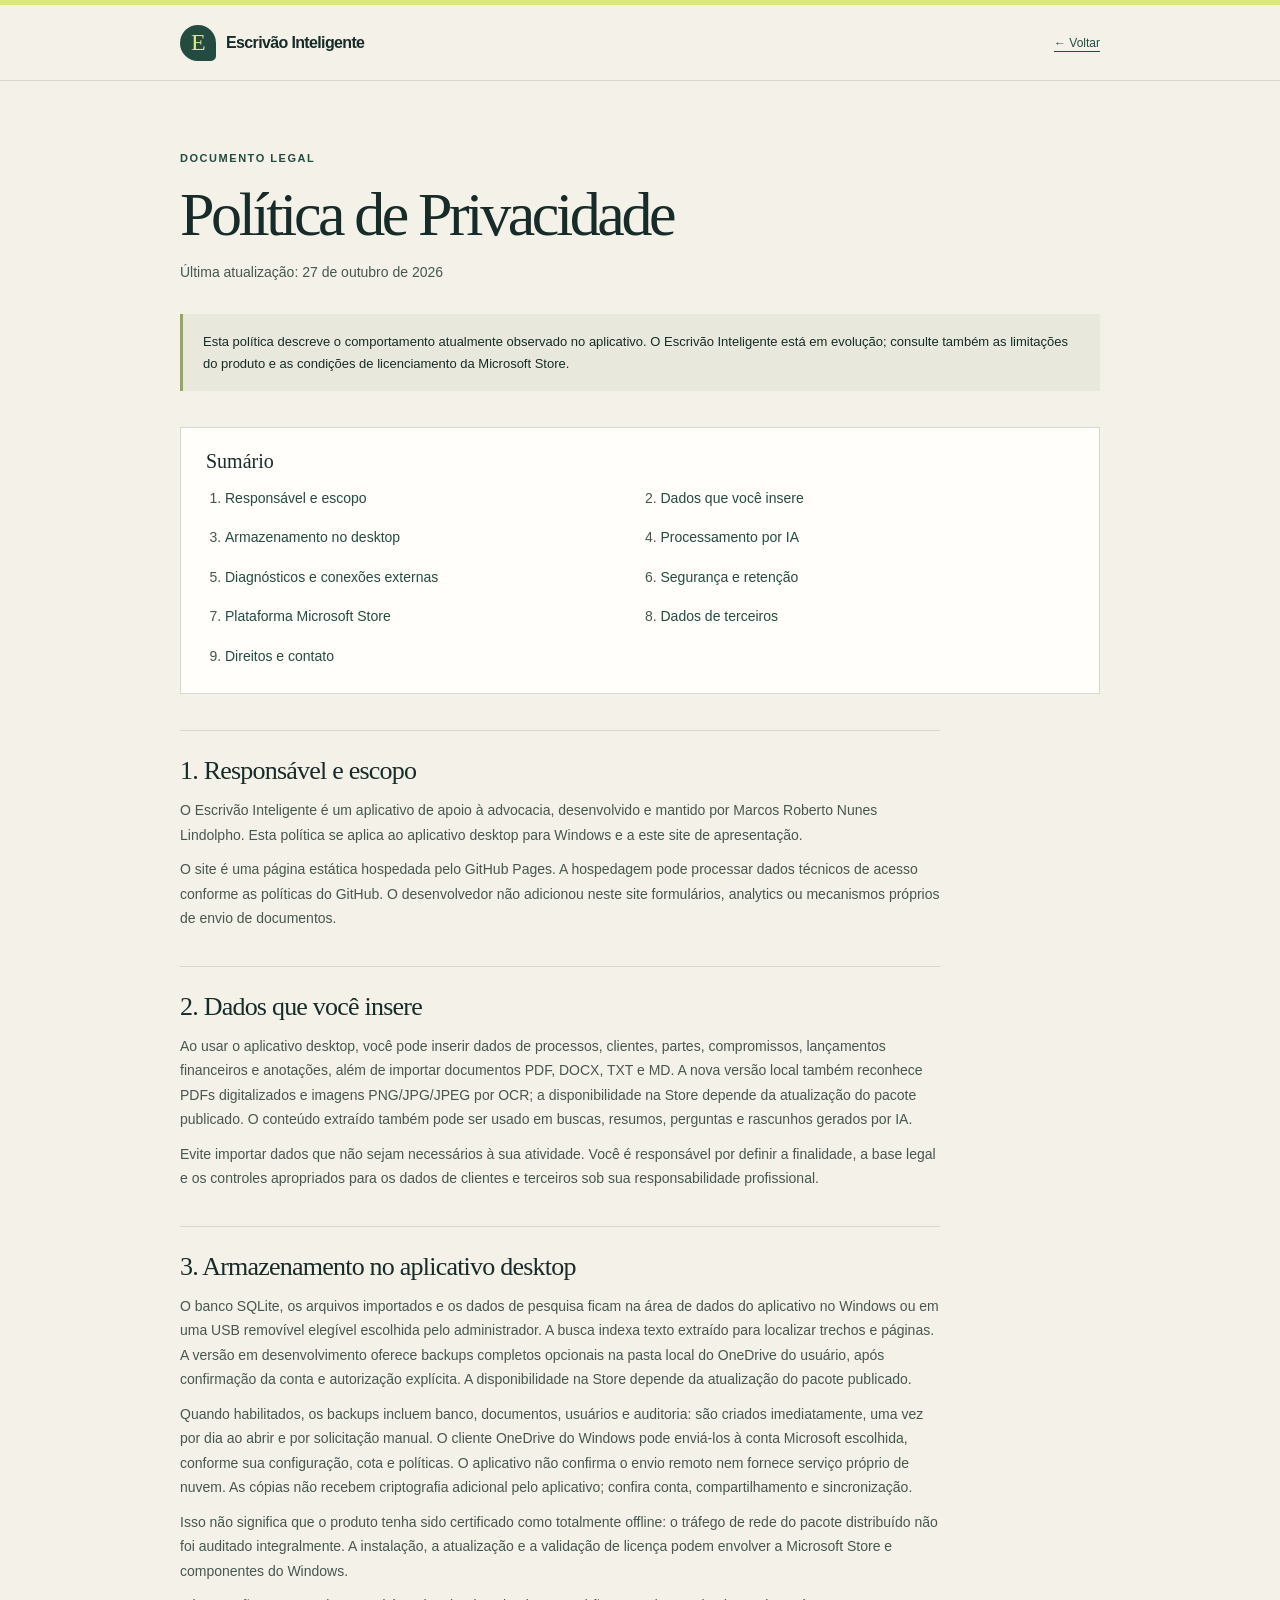
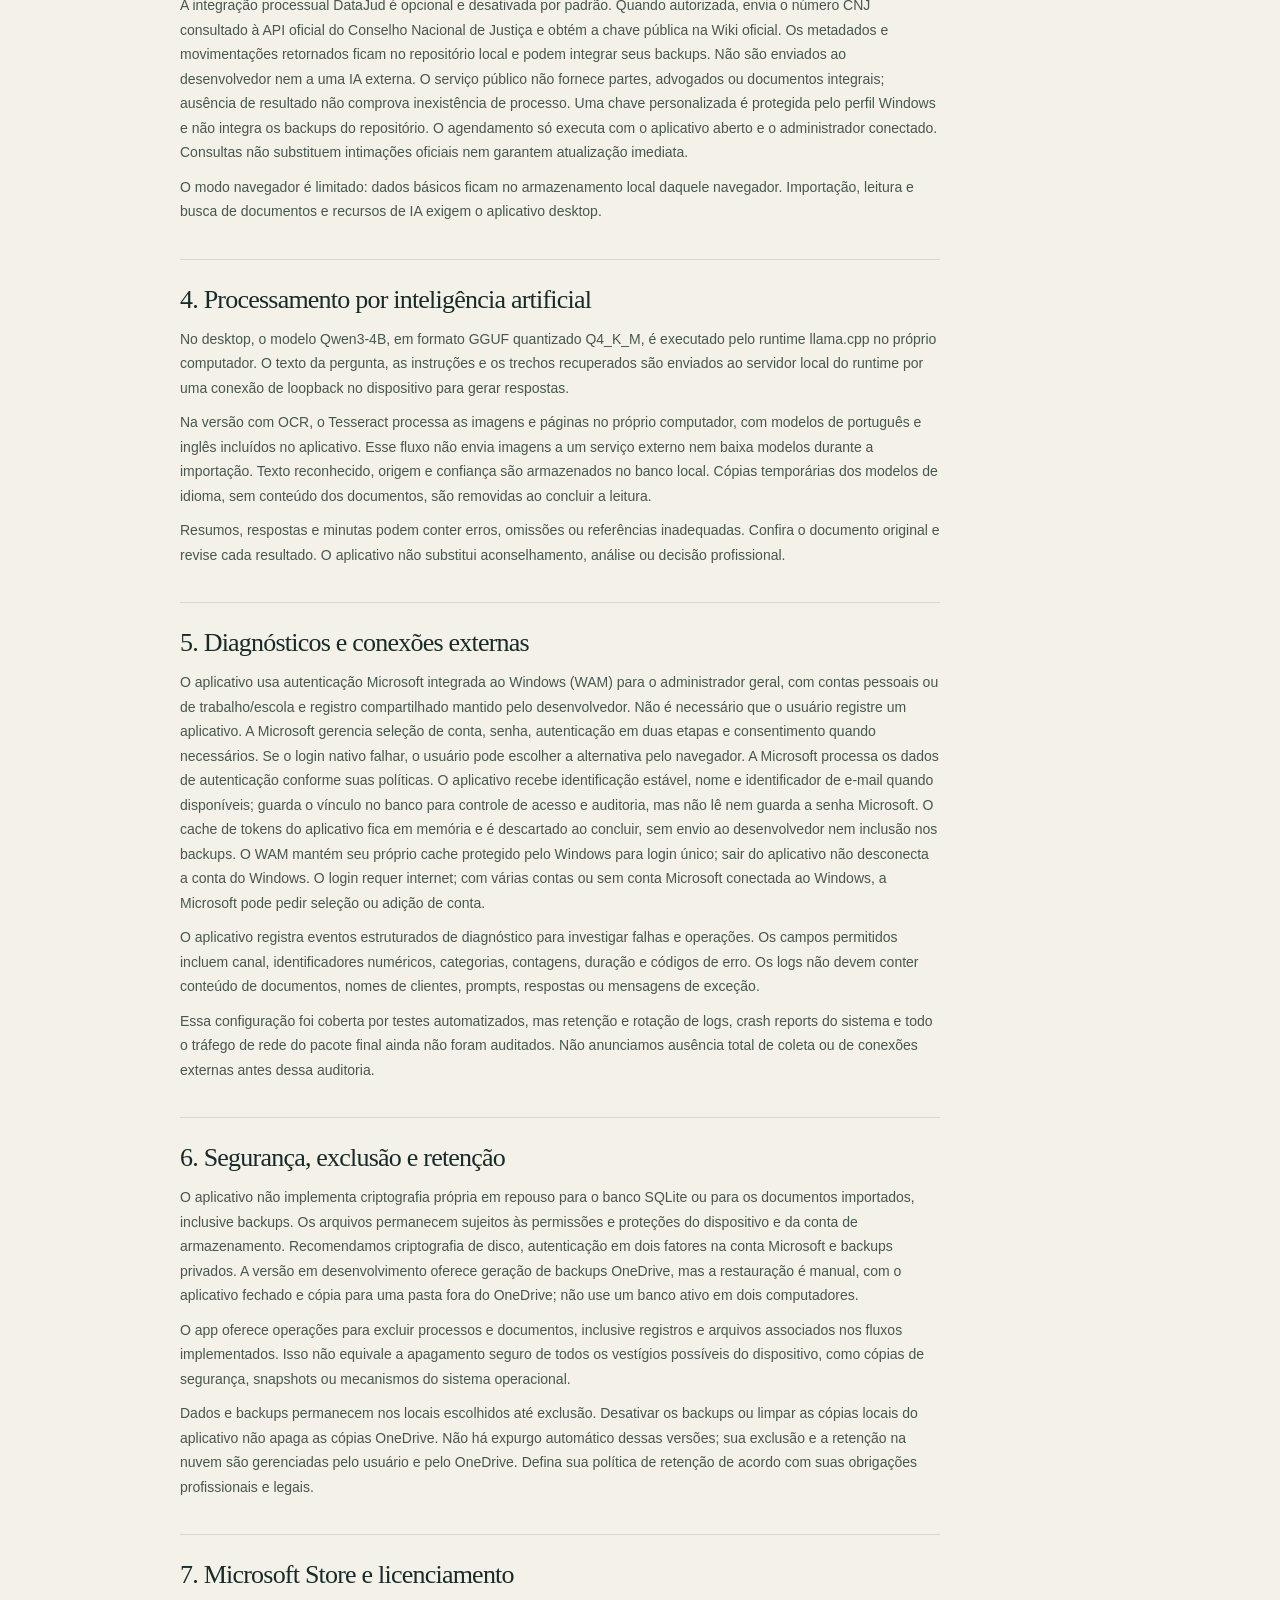
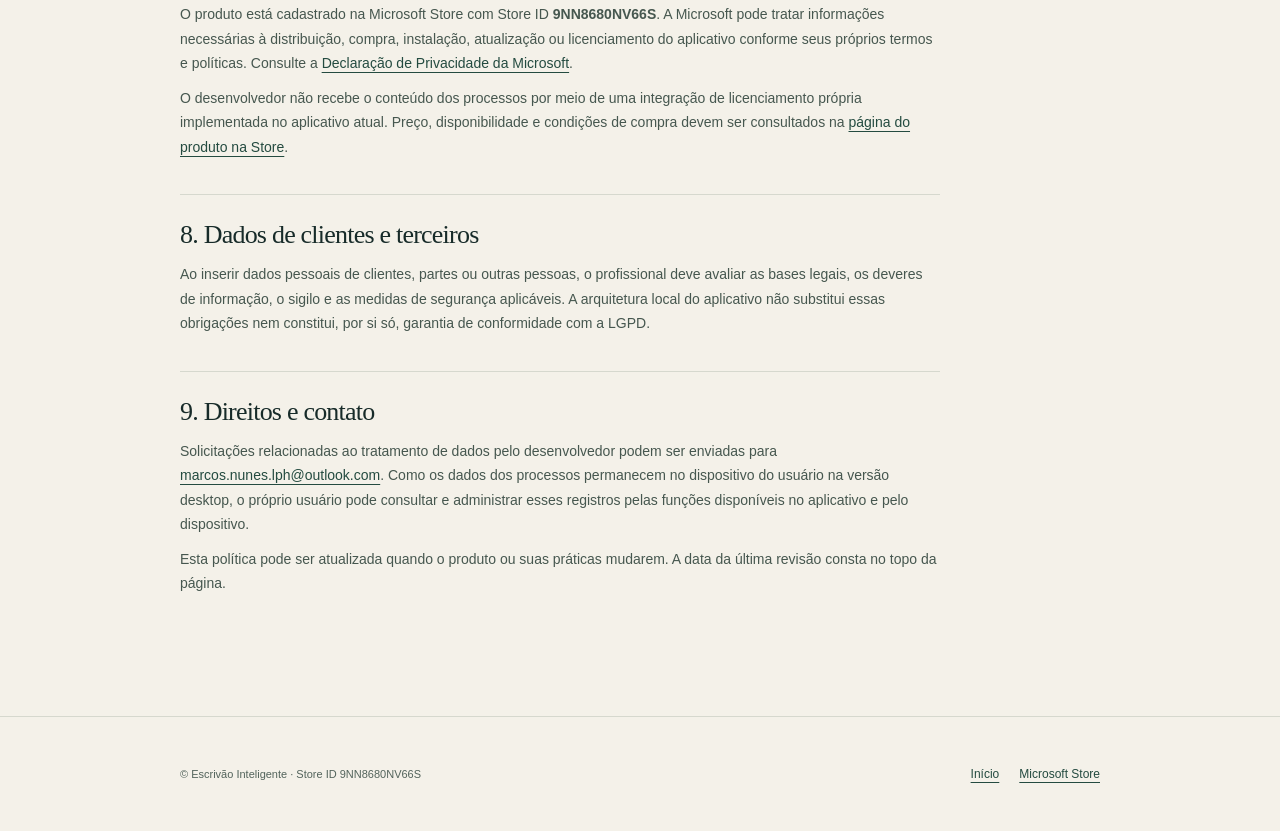
==== politica-de-privacidade.html @ 090d256c "Update" ====
<!doctype html>
<html lang="pt-BR">
<head>
  <meta charset="utf-8">
  <meta name="viewport" content="width=device-width, initial-scale=1">
  <meta name="theme-color" content="#f4f1e9">
  <title>Política de Privacidade — Escrivão Inteligente</title>
  <meta name="description" content="Política de privacidade do aplicativo Escrivão Inteligente para Windows.">
  <link rel="stylesheet" href="style.css">
</head>
<body class="policy">
  <div class="topline"></div>
  <header>
    <div class="wrap nav">
      <a class="brand" href="index.html"><span class="brand-mark">E</span> Escrivão Inteligente</a>
      <a class="back" href="index.html">← Voltar</a>
    </div>
  </header>

  <main class="wrap">
    <span class="eyebrow">Documento legal</span>
    <h1>Política de Privacidade</h1>
    <p class="updated">Última atualização: 27 de outubro de 2026</p>

    <div class="notice">Esta política descreve o comportamento atualmente observado no aplicativo. O Escrivão Inteligente está em evolução; consulte também as limitações do produto e as condições de licenciamento da Microsoft Store.</div>

    <nav class="contents" aria-label="Sumário">
      <strong>Sumário</strong>
      <ol>
        <li><a href="#s1">Responsável e escopo</a></li>
        <li><a href="#s2">Dados que você insere</a></li>
        <li><a href="#s3">Armazenamento no desktop</a></li>
        <li><a href="#s4">Processamento por IA</a></li>
        <li><a href="#s5">Diagnósticos e conexões externas</a></li>
        <li><a href="#s6">Segurança e retenção</a></li>
        <li><a href="#s7">Plataforma Microsoft Store</a></li>
        <li><a href="#s8">Dados de terceiros</a></li>
        <li><a href="#s9">Direitos e contato</a></li>
      </ol>
    </nav>

    <article>
      <section id="s1">
        <h2>1. Responsável e escopo</h2>
        <p>O Escrivão Inteligente é um aplicativo de apoio à advocacia, desenvolvido e mantido por Marcos Roberto Nunes Lindolpho. Esta política se aplica ao aplicativo desktop para Windows e a este site de apresentação.</p>
        <p>O site é uma página estática hospedada pelo GitHub Pages. A hospedagem pode processar dados técnicos de acesso conforme as políticas do GitHub. O desenvolvedor não adicionou neste site formulários, analytics ou mecanismos próprios de envio de documentos.</p>
      </section>

      <section id="s2">
        <h2>2. Dados que você insere</h2>
        <p>Ao usar o aplicativo desktop, você pode inserir dados de processos, clientes, partes, compromissos, lançamentos financeiros e anotações, além de importar documentos PDF, DOCX, TXT e MD. A nova versão local também reconhece PDFs digitalizados e imagens PNG/JPG/JPEG por OCR; a disponibilidade na Store depende da atualização do pacote publicado. O conteúdo extraído também pode ser usado em buscas, resumos, perguntas e rascunhos gerados por IA.</p>
        <p>Evite importar dados que não sejam necessários à sua atividade. Você é responsável por definir a finalidade, a base legal e os controles apropriados para os dados de clientes e terceiros sob sua responsabilidade profissional.</p>
      </section>

      <section id="s3">
        <h2>3. Armazenamento no aplicativo desktop</h2>
        <p>O banco SQLite, os arquivos importados e os dados de pesquisa ficam na área de dados do aplicativo no Windows ou em uma USB removível elegível escolhida pelo administrador. A busca indexa texto extraído para localizar trechos e páginas. A versão em desenvolvimento oferece backups completos opcionais na pasta local do OneDrive do usuário, após confirmação da conta e autorização explícita. A disponibilidade na Store depende da atualização do pacote publicado.</p>
        <p>Quando habilitados, os backups incluem banco, documentos, usuários e auditoria: são criados imediatamente, uma vez por dia ao abrir e por solicitação manual. O cliente OneDrive do Windows pode enviá-los à conta Microsoft escolhida, conforme sua configuração, cota e políticas. O aplicativo não confirma o envio remoto nem fornece serviço próprio de nuvem. As cópias não recebem criptografia adicional pelo aplicativo; confira conta, compartilhamento e sincronização.</p>
        <p>Isso não significa que o produto tenha sido certificado como totalmente offline: o tráfego de rede do pacote distribuído não foi auditado integralmente. A instalação, a atualização e a validação de licença podem envolver a Microsoft Store e componentes do Windows.</p>
        <p>A integração processual DataJud é opcional e desativada por padrão. Quando autorizada, envia o número CNJ consultado à API oficial do Conselho Nacional de Justiça e obtém a chave pública na Wiki oficial. Os metadados e movimentações retornados ficam no repositório local e podem integrar seus backups. Não são enviados ao desenvolvedor nem a uma IA externa. O serviço público não fornece partes, advogados ou documentos integrais; ausência de resultado não comprova inexistência de processo. Uma chave personalizada é protegida pelo perfil Windows e não integra os backups do repositório. O agendamento só executa com o aplicativo aberto e o administrador conectado. Consultas não substituem intimações oficiais nem garantem atualização imediata.</p>
        <p>O modo navegador é limitado: dados básicos ficam no armazenamento local daquele navegador. Importação, leitura e busca de documentos e recursos de IA exigem o aplicativo desktop.</p>
      </section>

      <section id="s4">
        <h2>4. Processamento por inteligência artificial</h2>
        <p>No desktop, o modelo Qwen3-4B, em formato GGUF quantizado Q4_K_M, é executado pelo runtime llama.cpp no próprio computador. O texto da pergunta, as instruções e os trechos recuperados são enviados ao servidor local do runtime por uma conexão de loopback no dispositivo para gerar respostas.</p>
        <p>Na versão com OCR, o Tesseract processa as imagens e páginas no próprio computador, com modelos de português e inglês incluídos no aplicativo. Esse fluxo não envia imagens a um serviço externo nem baixa modelos durante a importação. Texto reconhecido, origem e confiança são armazenados no banco local. Cópias temporárias dos modelos de idioma, sem conteúdo dos documentos, são removidas ao concluir a leitura.</p>
        <p>Resumos, respostas e minutas podem conter erros, omissões ou referências inadequadas. Confira o documento original e revise cada resultado. O aplicativo não substitui aconselhamento, análise ou decisão profissional.</p>
      </section>

      <section id="s5">
        <h2>5. Diagnósticos e conexões externas</h2>
        <p>O aplicativo usa autenticação Microsoft integrada ao Windows (WAM) para o administrador geral, com contas pessoais ou de trabalho/escola e registro compartilhado mantido pelo desenvolvedor. Não é necessário que o usuário registre um aplicativo. A Microsoft gerencia seleção de conta, senha, autenticação em duas etapas e consentimento quando necessários. Se o login nativo falhar, o usuário pode escolher a alternativa pelo navegador. A Microsoft processa os dados de autenticação conforme suas políticas. O aplicativo recebe identificação estável, nome e identificador de e-mail quando disponíveis; guarda o vínculo no banco para controle de acesso e auditoria, mas não lê nem guarda a senha Microsoft. O cache de tokens do aplicativo fica em memória e é descartado ao concluir, sem envio ao desenvolvedor nem inclusão nos backups. O WAM mantém seu próprio cache protegido pelo Windows para login único; sair do aplicativo não desconecta a conta do Windows. O login requer internet; com várias contas ou sem conta Microsoft conectada ao Windows, a Microsoft pode pedir seleção ou adição de conta.</p>
        <p>O aplicativo registra eventos estruturados de diagnóstico para investigar falhas e operações. Os campos permitidos incluem canal, identificadores numéricos, categorias, contagens, duração e códigos de erro. Os logs não devem conter conteúdo de documentos, nomes de clientes, prompts, respostas ou mensagens de exceção.</p>
        <p>Essa configuração foi coberta por testes automatizados, mas retenção e rotação de logs, crash reports do sistema e todo o tráfego de rede do pacote final ainda não foram auditados. Não anunciamos ausência total de coleta ou de conexões externas antes dessa auditoria.</p>
      </section>

      <section id="s6">
        <h2>6. Segurança, exclusão e retenção</h2>
        <p>O aplicativo não implementa criptografia própria em repouso para o banco SQLite ou para os documentos importados, inclusive backups. Os arquivos permanecem sujeitos às permissões e proteções do dispositivo e da conta de armazenamento. Recomendamos criptografia de disco, autenticação em dois fatores na conta Microsoft e backups privados. A versão em desenvolvimento oferece geração de backups OneDrive, mas a restauração é manual, com o aplicativo fechado e cópia para uma pasta fora do OneDrive; não use um banco ativo em dois computadores.</p>
        <p>O app oferece operações para excluir processos e documentos, inclusive registros e arquivos associados nos fluxos implementados. Isso não equivale a apagamento seguro de todos os vestígios possíveis do dispositivo, como cópias de segurança, snapshots ou mecanismos do sistema operacional.</p>
        <p>Dados e backups permanecem nos locais escolhidos até exclusão. Desativar os backups ou limpar as cópias locais do aplicativo não apaga as cópias OneDrive. Não há expurgo automático dessas versões; sua exclusão e a retenção na nuvem são gerenciadas pelo usuário e pelo OneDrive. Defina sua política de retenção de acordo com suas obrigações profissionais e legais.</p>
      </section>

      <section id="s7">
        <h2>7. Microsoft Store e licenciamento</h2>
        <p>O produto está cadastrado na Microsoft Store com Store ID <strong>9NN8680NV66S</strong>. A Microsoft pode tratar informações necessárias à distribuição, compra, instalação, atualização ou licenciamento do aplicativo conforme seus próprios termos e políticas. Consulte a <a href="https://privacy.microsoft.com/pt-br/privacystatement" target="_blank" rel="noopener noreferrer">Declaração de Privacidade da Microsoft</a>.</p>
        <p>O desenvolvedor não recebe o conteúdo dos processos por meio de uma integração de licenciamento própria implementada no aplicativo atual. Preço, disponibilidade e condições de compra devem ser consultados na <a href="https://apps.microsoft.com/detail/9NN8680NV66S" target="_blank" rel="noopener noreferrer">página do produto na Store</a>.</p>
      </section>

      <section id="s8">
        <h2>8. Dados de clientes e terceiros</h2>
        <p>Ao inserir dados pessoais de clientes, partes ou outras pessoas, o profissional deve avaliar as bases legais, os deveres de informação, o sigilo e as medidas de segurança aplicáveis. A arquitetura local do aplicativo não substitui essas obrigações nem constitui, por si só, garantia de conformidade com a LGPD.</p>
      </section>

      <section id="s9">
        <h2>9. Direitos e contato</h2>
        <p>Solicitações relacionadas ao tratamento de dados pelo desenvolvedor podem ser enviadas para <a href="mailto:marcos.nunes.lph@outlook.com">marcos.nunes.lph@outlook.com</a>. Como os dados dos processos permanecem no dispositivo do usuário na versão desktop, o próprio usuário pode consultar e administrar esses registros pelas funções disponíveis no aplicativo e pelo dispositivo.</p>
        <p>Esta política pode ser atualizada quando o produto ou suas práticas mudarem. A data da última revisão consta no topo da página.</p>
      </section>
    </article>
  </main>

  <footer>
    <div class="wrap footer-inner"><span>© Escrivão Inteligente · Store ID 9NN8680NV66S</span><div class="footer-links"><a href="index.html">Início</a><a href="https://apps.microsoft.com/detail/9NN8680NV66S" target="_blank" rel="noopener noreferrer">Microsoft Store</a></div></div>
  </footer>
</body>
</html>
---- style.css ----
:root {
  color-scheme: light;
  --paper: #f4f1e9;
  --ink: #172b29;
  --muted: #52635b;
  --green: #244b40;
  --green-dark: #18362f;
  --lime: #d9e77b;
  --line: #d6d8ce;
  --white: #fffefa;
  --serif: Georgia, "Times New Roman", serif;
  --sans: "Segoe UI", Arial, sans-serif;
}

* { box-sizing: border-box; }
html { scroll-behavior: smooth; }
body { margin: 0; background: var(--paper); color: var(--ink); font-family: var(--sans); }
a { color: inherit; text-underline-offset: 4px; }
a, summary { -webkit-tap-highlight-color: transparent; }
:focus-visible { outline: 3px solid #698315; outline-offset: 5px; }
h1, h2, h3, p, figure { margin: 0; }
img { display: block; max-width: 100%; height: auto; }
section { scroll-margin-top: 28px; }
.wrap { width: min(1240px, calc(100% - 64px)); margin-inline: auto; }
.topline { height: 5px; background: var(--lime); }
.skip-link { position: fixed; left: 16px; top: -100px; padding: 14px 20px; z-index: 10; color: var(--white); background: var(--green-dark); }
.skip-link:focus { top: 12px; }
.site-header, .policy > header { border-bottom: 1px solid var(--line); }
.nav { min-height: 88px; display: flex; align-items: center; justify-content: space-between; gap: 24px; }
.brand { display: inline-flex; align-items: center; gap: 10px; text-decoration: none; font-size: 16px; font-weight: 700; letter-spacing: -.04em; }
.brand-mark { flex: 0 0 36px; width: 36px; height: 36px; border-radius: 50% 50% 5px 50%; background: var(--green); color: var(--lime); display: grid; place-items: center; font: 24px var(--serif); }
.nav-links { display: flex; gap: 24px; align-items: center; font-size: 13px; }
.nav-links a { text-decoration: none; }
.nav-links a:hover:not(.nav-cta) { text-decoration: underline; }
.nav-cta, .button { display: inline-flex; gap: 14px; align-items: center; justify-content: center; min-height: 46px; padding: 14px 20px; border: 1px solid var(--green); border-radius: 6px; color: var(--white); background: var(--green); text-decoration: none; font-size: 13px; font-weight: 650; text-align: center; transition: background .2s, transform .2s; }
.button { min-height: 52px; }
.nav-cta:hover, .button:hover { background: var(--green-dark); transform: translateY(-2px); }
.eyebrow { display: inline-block; color: var(--green); font-size: 11px; font-weight: 750; line-height: 1.6; letter-spacing: .14em; text-transform: uppercase; }
.status-dot { display: inline-block; width: 7px; height: 7px; margin-right: 7px; background: #698315; border-radius: 50%; }
.hero { display: grid; grid-template-columns: 1fr 1.08fr; gap: 46px; align-items: center; padding-block: 80px 84px; }
.hero > *, .section-heading > *, .spread > *, .screen-row > *, .faq-layout > *, .offer > * { min-width: 0; }
h1 { margin: 22px 0; font: 500 clamp(46px, 4.9vw, 72px)/1.04 var(--serif); letter-spacing: -.055em; }
h1 em, h2 em { color: var(--green); font-weight: 400; }
.hero-copy { max-width: 550px; color: var(--muted); font-size: 16px; line-height: 1.8; }
.hero-actions { display: flex; align-items: center; gap: 22px; margin-top: 28px; flex-wrap: wrap; }
.text-link { display: inline-block; padding-block: 10px; font-size: 13px; font-weight: 650; }
.trial-note { margin-top: 14px; color: var(--muted); font-size: 12px; line-height: 1.6; }
.hero-points { display: flex; flex-wrap: wrap; gap: 10px 18px; margin: 28px 0 0; padding: 0; list-style: none; font-size: 11px; color: var(--muted); }
.hero-points li::before { content: "✓"; margin-right: 6px; color: var(--green); }
.hero-preview { position: relative; padding: 18px; background: #e4e7d8; border: 1px solid #d0d6c2; border-radius: 14px; box-shadow: 0 24px 70px #18362f12; }
.preview-label { display: flex; align-items: center; margin-bottom: 14px; font-size: 9px; letter-spacing: .1em; font-weight: 700; color: var(--green); }
.preview-label > span:last-child { margin-left: auto; }
.screenshot-link { display: block; border-radius: 7px; }
.screenshot-link img { width: 100%; border: 1px solid var(--line); border-radius: 7px; background: var(--paper); }
.screenshot-link:hover { outline: 2px solid #698315; outline-offset: 3px; }
figcaption { padding-top: 12px; font-size: 10px; line-height: 1.6; color: var(--muted); }
.preview-note { display: flex; align-items: center; gap: 14px; margin: 16px -3px -40px 34px; padding: 19px 22px; background: var(--green-dark); color: var(--white); border-radius: 8px; box-shadow: 0 10px 25px #18362f18; }
.preview-note > span { font-size: 28px; color: var(--lime); }
.preview-note strong { display: block; font-size: 13px; }
.preview-note div > span { display: block; margin-top: 5px; color: #d2ded5; font-size: 11px; }
.strip { background: var(--green-dark); color: var(--white); }
.strip-inner { display: grid; grid-template-columns: repeat(3, 1fr); padding-block: 24px; }
.strip-item { display: flex; align-items: center; justify-content: center; gap: 14px; padding: 5px 14px; border-right: 1px solid #ffffff35; font-size: 13px; }
.strip-item:last-child { border: 0; }
.strip-item b { color: var(--lime); font: 25px var(--serif); }
.section { padding-block: 92px; }
.section-heading { display: grid; grid-template-columns: 1fr 1fr; gap: 70px; align-items: end; margin-bottom: 42px; }
h2 { font: 500 clamp(34px, 3.6vw, 50px)/1.1 var(--serif); letter-spacing: -.04em; }
.section-heading h2, .spread h2, .faq-layout h2, .offer h2 { margin-top: 16px; }
.section-intro { max-width: 550px; color: var(--muted); font-size: 15px; line-height: 1.8; }
.morning { background: var(--white); }
.resource-grid { display: grid; grid-template-columns: repeat(3, 1fr); gap: 16px; }
.morning-card { display: flex; flex-direction: column; align-items: flex-start; padding: 26px; border: 1px solid var(--line); border-radius: 8px; }
.card-number { color: var(--green); font-size: 10px; font-weight: 700; letter-spacing: .12em; }
.morning-card h3 { margin: 30px 0 12px; font: 27px/1.12 var(--serif); letter-spacing: -.025em; }
.morning-card p { margin-bottom: 24px; color: var(--muted); font-size: 13px; line-height: 1.8; }
.card-foot { margin-top: auto; padding-top: 17px; border-top: 1px solid var(--line); width: 100%; font-size: 11px; font-weight: 600; color: var(--green); }
.showcase { background: #eeeee5; }
.screen-row { display: grid; grid-template-columns: .75fr 1.25fr; gap: 56px; align-items: center; padding-block: 30px 50px; }
.screen-copy h3 { margin: 18px 0; font: 37px/1.08 var(--serif); letter-spacing: -.035em; }
.screen-copy p { color: var(--muted); font-size: 14px; line-height: 1.8; }
.check-list { list-style: none; padding: 0; margin: 22px 0 0; font-size: 12px; }
.check-list li { padding-block: 10px; border-top: 1px solid #cdd2c5; line-height: 1.6; }
.check-list li::before { content: "↗"; margin-right: 10px; color: var(--green); }
.screen-frame { padding: 12px; border-radius: 10px; background: var(--white); border: 1px solid var(--line); box-shadow: 0 15px 45px #18362f0b; }
.screen-row-reverse { grid-template-columns: 1.25fr .75fr; }
.screen-row-reverse .screen-copy { order: 2; }
.screen-row-reverse .screen-frame { order: 1; }
.export-callout { display: flex; align-items: center; justify-content: space-between; gap: 32px; padding: 32px; border: 1px solid #c8cfb7; border-radius: 10px; background: #e4e8d7; }
.export-callout h3 { margin-block: 10px; font: 28px var(--serif); }
.export-callout p { max-width: 770px; color: var(--muted); font-size: 13px; line-height: 1.8; }
.file-chip { display: inline-flex; gap: 20px; align-items: center; padding: 20px; color: var(--green); border: 1px solid #b5bfa2; border-radius: 8px; font: 26px var(--serif); }
.spread { display: grid; grid-template-columns: 1fr 1fr; gap: 80px; align-items: center; }
.spread .section-intro { margin-block: 22px 15px; }
.ai-steps article { display: flex; gap: 22px; padding-block: 25px; border-top: 1px solid var(--line); }
.ai-steps article:last-child { border-bottom: 1px solid var(--line); }
.ai-steps article > span { color: var(--green); font: 24px var(--serif); }
.ai-steps h3 { margin-bottom: 10px; font-size: 17px; font-weight: 600; }
.ai-steps p { color: var(--muted); font-size: 13px; line-height: 1.8; }
.privacy { background: var(--green-dark); color: var(--white); }
.privacy .eyebrow { color: var(--lime); }
.privacy .section-heading { align-items: start; }
.privacy .section-intro { color: #d2ded5; }
.privacy-grid { display: grid; grid-template-columns: repeat(3, 1fr); border: 1px solid #ffffff35; border-radius: 8px; }
.privacy-card { padding: 28px; border-right: 1px solid #ffffff35; }
.privacy-card:last-child { border: 0; }
.privacy-card > span { color: var(--lime); font: 24px var(--serif); }
.privacy-card h3 { margin: 24px 0 12px; font: 24px/1.1 var(--serif); }
.privacy-card p { color: #d2ded5; font-size: 13px; line-height: 1.8; }
.privacy-card a { color: var(--lime); }
.privacy-foot { margin-top: 22px; color: #d2ded5; font-size: 12px; line-height: 1.8; }
.faq { background: var(--white); }
.faq-layout { display: grid; grid-template-columns: .85fr 1.15fr; gap: 80px; align-items: start; }
.faq-layout .section-intro { margin-block: 22px 14px; }
.faq-list details { border-top: 1px solid var(--line); }
.faq-list details:last-child { border-bottom: 1px solid var(--line); }
.faq-list summary { position: relative; padding: 23px 30px 23px 0; list-style: none; cursor: pointer; font-size: 14px; line-height: 1.5; font-weight: 650; }
.faq-list summary::-webkit-details-marker { display: none; }
.faq-list summary::after { content: "+"; position: absolute; right: 4px; top: 20px; color: var(--green); font-size: 22px; font-weight: 400; }
.faq-list details[open] summary::after { content: "−"; }
.faq-list details p { padding-bottom: 24px; color: var(--muted); font-size: 13px; line-height: 1.8; }
.business { background: #e5e9d5; }
.offer { display: grid; grid-template-columns: 1.4fr .6fr; align-items: center; gap: 56px; }
.offer p:not(.trial-note) { max-width: 610px; margin-top: 20px; color: var(--muted); font-size: 15px; line-height: 1.8; }
.offer-actions { display: flex; flex-direction: column; align-items: center; gap: 12px; }
footer { padding-block: 38px; border-top: 1px solid var(--line); }
.footer-inner { display: flex; align-items: center; justify-content: space-between; gap: 26px; }
.footer-inner p { margin-block: 14px 8px; color: var(--muted); font-size: 12px; line-height: 1.6; }
.footer-inner small { color: var(--muted); font-size: 10px; line-height: 1.6; }
.footer-links { display: flex; flex-wrap: wrap; gap: 8px 20px; font-size: 12px; }
.footer-links a { display: inline-block; padding-block: 12px; }

/* Shared legal page. */
.policy a { color: var(--green); overflow-wrap: anywhere; }
.policy .brand { color: var(--ink); }
.policy .wrap { width: min(920px, calc(100% - 40px)); }
.policy .nav { min-height: 75px; }
.policy .back { padding-block: 12px; font-size: 12px; white-space: nowrap; }
.policy main { padding-block: 67px 85px; }
.policy h1 { margin: 15px 0; font-size: clamp(40px, 7vw, 62px); line-height: 1; }
.updated { color: var(--muted); font-size: 12px; }
.notice { margin: 30px 0; padding: 17px 20px; border-left: 3px solid #94a75d; background: #e8e9dc; font-size: 13px; line-height: 1.65; }
.contents { margin: 36px 0; padding: 22px 25px; border: 1px solid var(--line); background: var(--white); }
.contents strong { display: block; margin-bottom: 10px; font: 20px var(--serif); }
.contents ol { display: grid; grid-template-columns: 1fr 1fr; gap: 9px 22px; margin: 0; padding-left: 19px; color: var(--muted); font-size: 12px; }
.contents a { text-decoration: none; }
.contents a:hover { text-decoration: underline; }
.policy article { max-width: 760px; }
.policy article section { padding-block: 25px; border-top: 1px solid var(--line); scroll-margin-top: 20px; }
.policy h2 { margin-bottom: 12px; font: 26px var(--serif); letter-spacing: -.03em; }
.policy p, .policy li { color: #46574f; font-size: 14px; line-height: 1.75; }
.policy p { margin-block: 10px; }
.policy ul { padding-left: 21px; }
.policy li { padding-block: 3px; }
.policy footer { color: var(--muted); font-size: 11px; }

@media (max-width: 1100px) {
  .wrap { width: calc(100% - 48px); }
  .nav-links { gap: 17px; }
  .hero { gap: 28px; padding-block: 64px 76px; }
  .hero-actions { gap: 12px; }
  .resource-grid { grid-template-columns: repeat(2, 1fr); }
  .screen-row { gap: 30px; }
  .spread, .faq-layout { gap: 40px; }
  .section-heading { gap: 40px; }
}

@media (max-width: 850px) {
  .nav { flex-wrap: wrap; justify-content: center; gap: 0; padding-top: 18px; }
  .nav-links { width: 100%; justify-content: center; flex-wrap: wrap; gap: 0 20px; padding-block: 10px; }
  .nav-links a { display: inline-flex; align-items: center; min-height: 44px; }
  .hero { grid-template-columns: 1fr; gap: 40px; }
  .hero-content { max-width: 660px; }
  h1 { font-size: clamp(48px, 8.6vw, 72px); }
  .hero-preview { width: 100%; max-width: 720px; justify-self: center; }
  .section-heading, .spread, .faq-layout { grid-template-columns: 1fr; gap: 24px; }
  .section-intro { max-width: 660px; }
  .screen-row, .screen-row-reverse { grid-template-columns: 1fr; gap: 24px; }
  .screen-row-reverse .screen-copy, .screen-row-reverse .screen-frame { order: initial; }
  .check-list { display: grid; grid-template-columns: repeat(3, 1fr); gap: 16px; }
  .privacy-card { padding: 20px; }
  .offer { grid-template-columns: 1fr; gap: 30px; }
  .offer-actions { align-items: flex-start; }
  .footer-inner { align-items: flex-start; flex-direction: column; }
  .policy .nav { flex-wrap: nowrap; justify-content: space-between; padding-top: 0; gap: 12px; }
}

@media (max-width: 560px) {
  .wrap { width: calc(100% - 32px); }
  .nav-links { gap: 0 16px; font-size: 12px; }
  .nav-links .nav-cta { padding: 8px 14px; margin-block: 4px; }
  .hero { padding-block: 42px 64px; }
  .hero .eyebrow { font-size: 9px; letter-spacing: .1em; }
  h1 { font-size: clamp(39px, 10.6vw, 58px); }
  .hero-copy { font-size: 15px; }
  .hero-actions { align-items: stretch; flex-direction: column; }
  .hero-actions .text-link { align-self: flex-start; }
  .hero-points { gap: 10px 14px; }
  .hero-preview { padding: 11px; }
  .preview-label { font-size: 8px; letter-spacing: .04em; }
  .preview-note { margin: 12px 0 -30px 8px; padding: 16px; }
  .preview-note strong { font-size: 12px; }
  .strip-inner { grid-template-columns: 1fr; padding-block: 8px; }
  .strip-item { justify-content: flex-start; padding: 14px 6px; border-right: 0; border-bottom: 1px solid #ffffff35; }
  .section { padding-block: 60px; }
  h2 { font-size: clamp(32px, 8.6vw, 42px); }
  .section-heading { margin-bottom: 30px; }
  .resource-grid, .privacy-grid { grid-template-columns: 1fr; }
  .morning-card { padding: 24px; }
  .morning-card h3 { margin-top: 22px; }
  .screen-copy h3 { font-size: 32px; }
  .screen-row { padding-block: 14px 34px; }
  .check-list { display: block; }
  .screen-frame { padding: 8px; }
  .export-callout { padding: 24px; flex-direction: column; align-items: flex-start; gap: 20px; }
  .file-chip { font-size: 20px; padding: 12px 18px; }
  .privacy-card { padding: 24px; border-right: 0; border-bottom: 1px solid #ffffff35; }
  .privacy-card h3 { margin-top: 18px; }
  .footer-links { gap: 0 16px; }
  .policy .wrap { width: calc(100% - 32px); }
  .policy .brand { font-size: 14px; }
  .policy .brand-mark { width: 30px; height: 30px; flex-basis: 30px; }
  .policy main { padding-block: 44px 60px; }
  .contents ol { grid-template-columns: 1fr; }
}

@media (prefers-reduced-motion: reduce) {
  html { scroll-behavior: auto; }
  *, *::before, *::after { transition: none !important; }
}
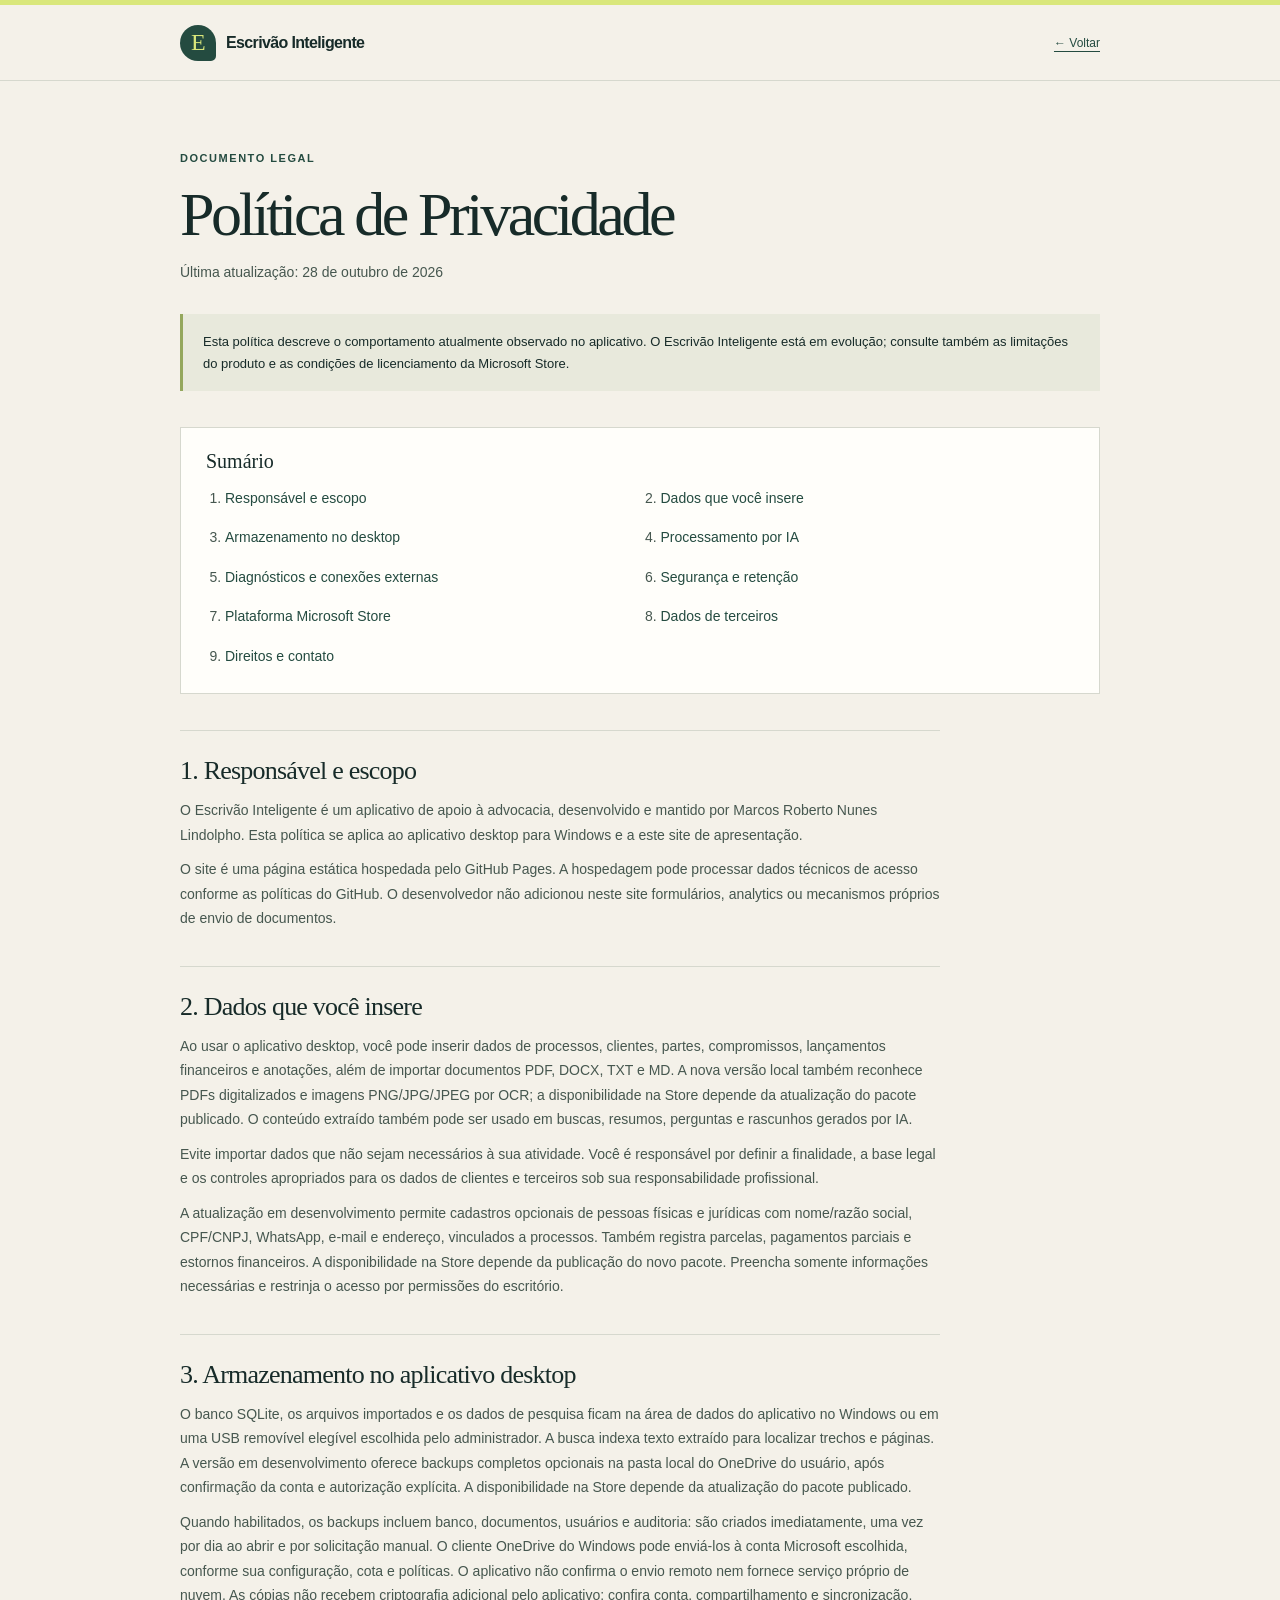
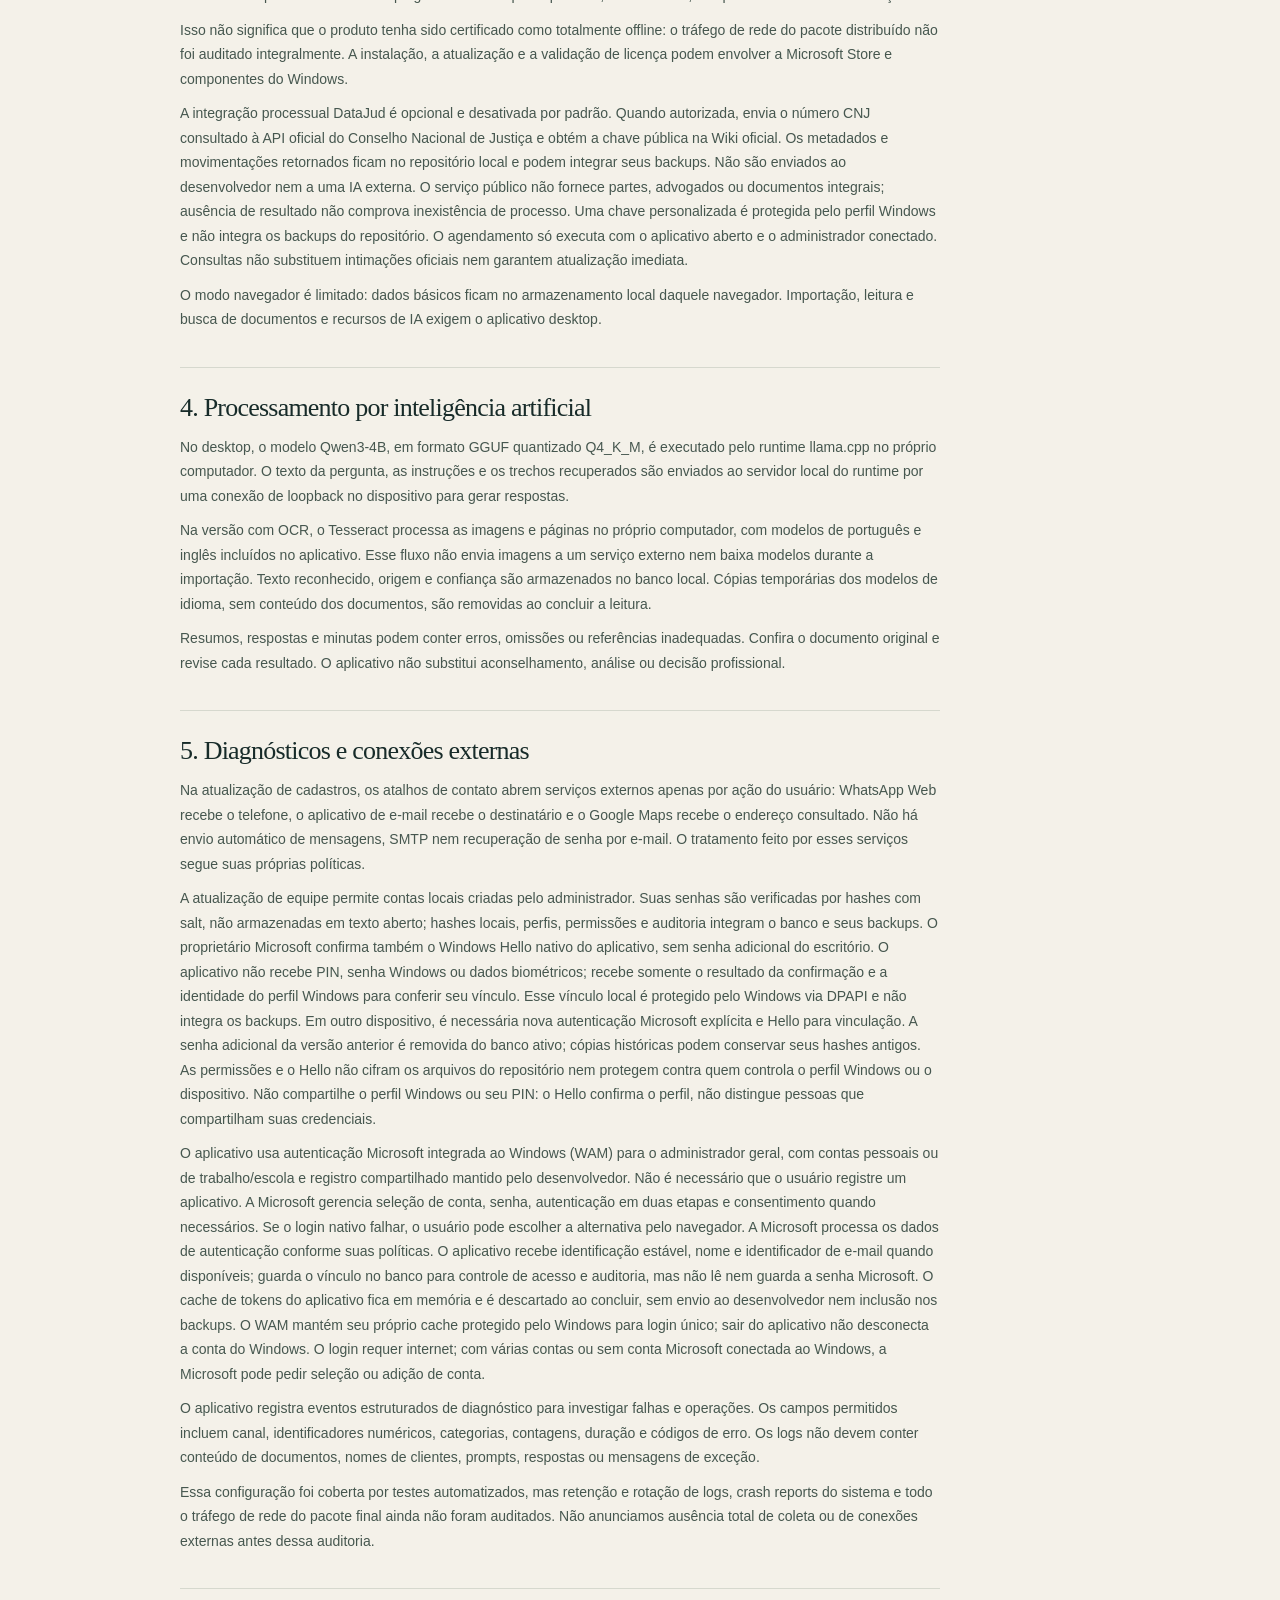
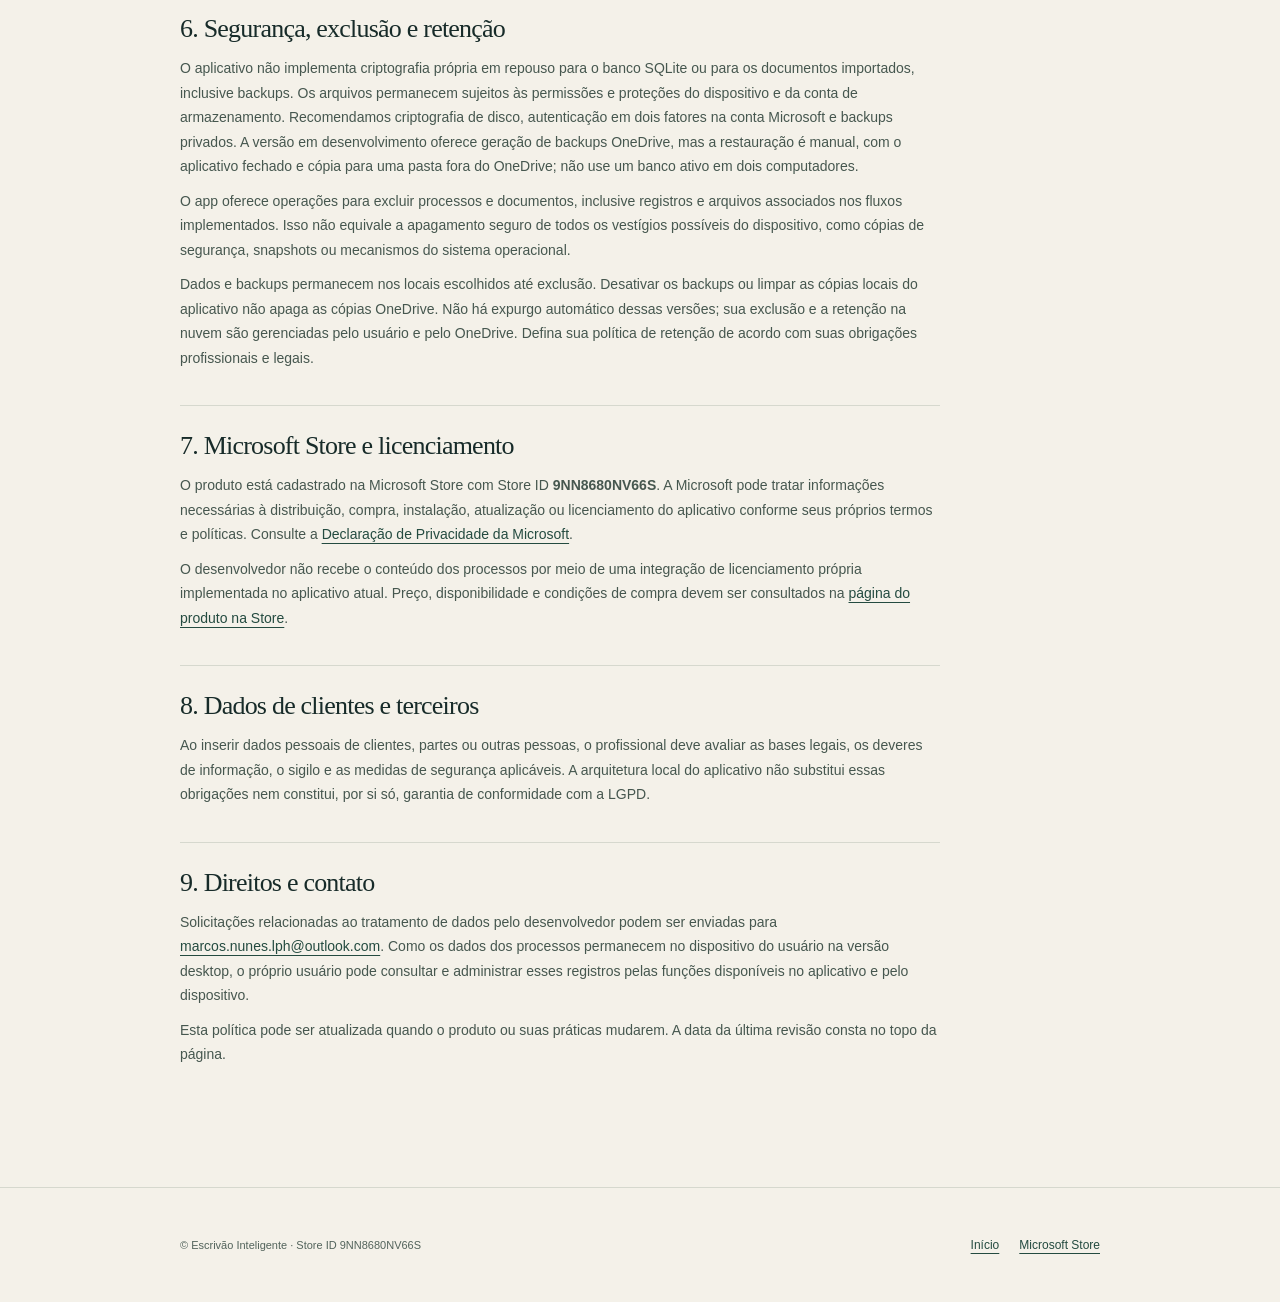
==== commit 8db7f708: "Update" ====
--- a/politica-de-privacidade.html
+++ b/politica-de-privacidade.html
@@ -20,7 +20,7 @@
   <main class="wrap">
     <span class="eyebrow">Documento legal</span>
     <h1>Política de Privacidade</h1>
-    <p class="updated">Última atualização: 27 de outubro de 2026</p>
+    <p class="updated">Última atualização: 28 de outubro de 2026</p>
 
     <div class="notice">Esta política descreve o comportamento atualmente observado no aplicativo. O Escrivão Inteligente está em evolução; consulte também as limitações do produto e as condições de licenciamento da Microsoft Store.</div>
 
@@ -50,6 +50,7 @@
         <h2>2. Dados que você insere</h2>
         <p>Ao usar o aplicativo desktop, você pode inserir dados de processos, clientes, partes, compromissos, lançamentos financeiros e anotações, além de importar documentos PDF, DOCX, TXT e MD. A nova versão local também reconhece PDFs digitalizados e imagens PNG/JPG/JPEG por OCR; a disponibilidade na Store depende da atualização do pacote publicado. O conteúdo extraído também pode ser usado em buscas, resumos, perguntas e rascunhos gerados por IA.</p>
         <p>Evite importar dados que não sejam necessários à sua atividade. Você é responsável por definir a finalidade, a base legal e os controles apropriados para os dados de clientes e terceiros sob sua responsabilidade profissional.</p>
+        <p>A atualização em desenvolvimento permite cadastros opcionais de pessoas físicas e jurídicas com nome/razão social, CPF/CNPJ, WhatsApp, e-mail e endereço, vinculados a processos. Também registra parcelas, pagamentos parciais e estornos financeiros. A disponibilidade na Store depende da publicação do novo pacote. Preencha somente informações necessárias e restrinja o acesso por permissões do escritório.</p>
       </section>
 
       <section id="s3">
@@ -70,6 +71,8 @@
 
       <section id="s5">
         <h2>5. Diagnósticos e conexões externas</h2>
+        <p>Na atualização de cadastros, os atalhos de contato abrem serviços externos apenas por ação do usuário: WhatsApp Web recebe o telefone, o aplicativo de e-mail recebe o destinatário e o Google Maps recebe o endereço consultado. Não há envio automático de mensagens, SMTP nem recuperação de senha por e-mail. O tratamento feito por esses serviços segue suas próprias políticas.</p>
+        <p>A atualização de equipe permite contas locais criadas pelo administrador. Suas senhas são verificadas por hashes com salt, não armazenadas em texto aberto; hashes locais, perfis, permissões e auditoria integram o banco e seus backups. O proprietário Microsoft confirma também o Windows Hello nativo do aplicativo, sem senha adicional do escritório. O aplicativo não recebe PIN, senha Windows ou dados biométricos; recebe somente o resultado da confirmação e a identidade do perfil Windows para conferir seu vínculo. Esse vínculo local é protegido pelo Windows via DPAPI e não integra os backups. Em outro dispositivo, é necessária nova autenticação Microsoft explícita e Hello para vinculação. A senha adicional da versão anterior é removida do banco ativo; cópias históricas podem conservar seus hashes antigos. As permissões e o Hello não cifram os arquivos do repositório nem protegem contra quem controla o perfil Windows ou o dispositivo. Não compartilhe o perfil Windows ou seu PIN: o Hello confirma o perfil, não distingue pessoas que compartilham suas credenciais.</p>
         <p>O aplicativo usa autenticação Microsoft integrada ao Windows (WAM) para o administrador geral, com contas pessoais ou de trabalho/escola e registro compartilhado mantido pelo desenvolvedor. Não é necessário que o usuário registre um aplicativo. A Microsoft gerencia seleção de conta, senha, autenticação em duas etapas e consentimento quando necessários. Se o login nativo falhar, o usuário pode escolher a alternativa pelo navegador. A Microsoft processa os dados de autenticação conforme suas políticas. O aplicativo recebe identificação estável, nome e identificador de e-mail quando disponíveis; guarda o vínculo no banco para controle de acesso e auditoria, mas não lê nem guarda a senha Microsoft. O cache de tokens do aplicativo fica em memória e é descartado ao concluir, sem envio ao desenvolvedor nem inclusão nos backups. O WAM mantém seu próprio cache protegido pelo Windows para login único; sair do aplicativo não desconecta a conta do Windows. O login requer internet; com várias contas ou sem conta Microsoft conectada ao Windows, a Microsoft pode pedir seleção ou adição de conta.</p>
         <p>O aplicativo registra eventos estruturados de diagnóstico para investigar falhas e operações. Os campos permitidos incluem canal, identificadores numéricos, categorias, contagens, duração e códigos de erro. Os logs não devem conter conteúdo de documentos, nomes de clientes, prompts, respostas ou mensagens de exceção.</p>
         <p>Essa configuração foi coberta por testes automatizados, mas retenção e rotação de logs, crash reports do sistema e todo o tráfego de rede do pacote final ainda não foram auditados. Não anunciamos ausência total de coleta ou de conexões externas antes dessa auditoria.</p>
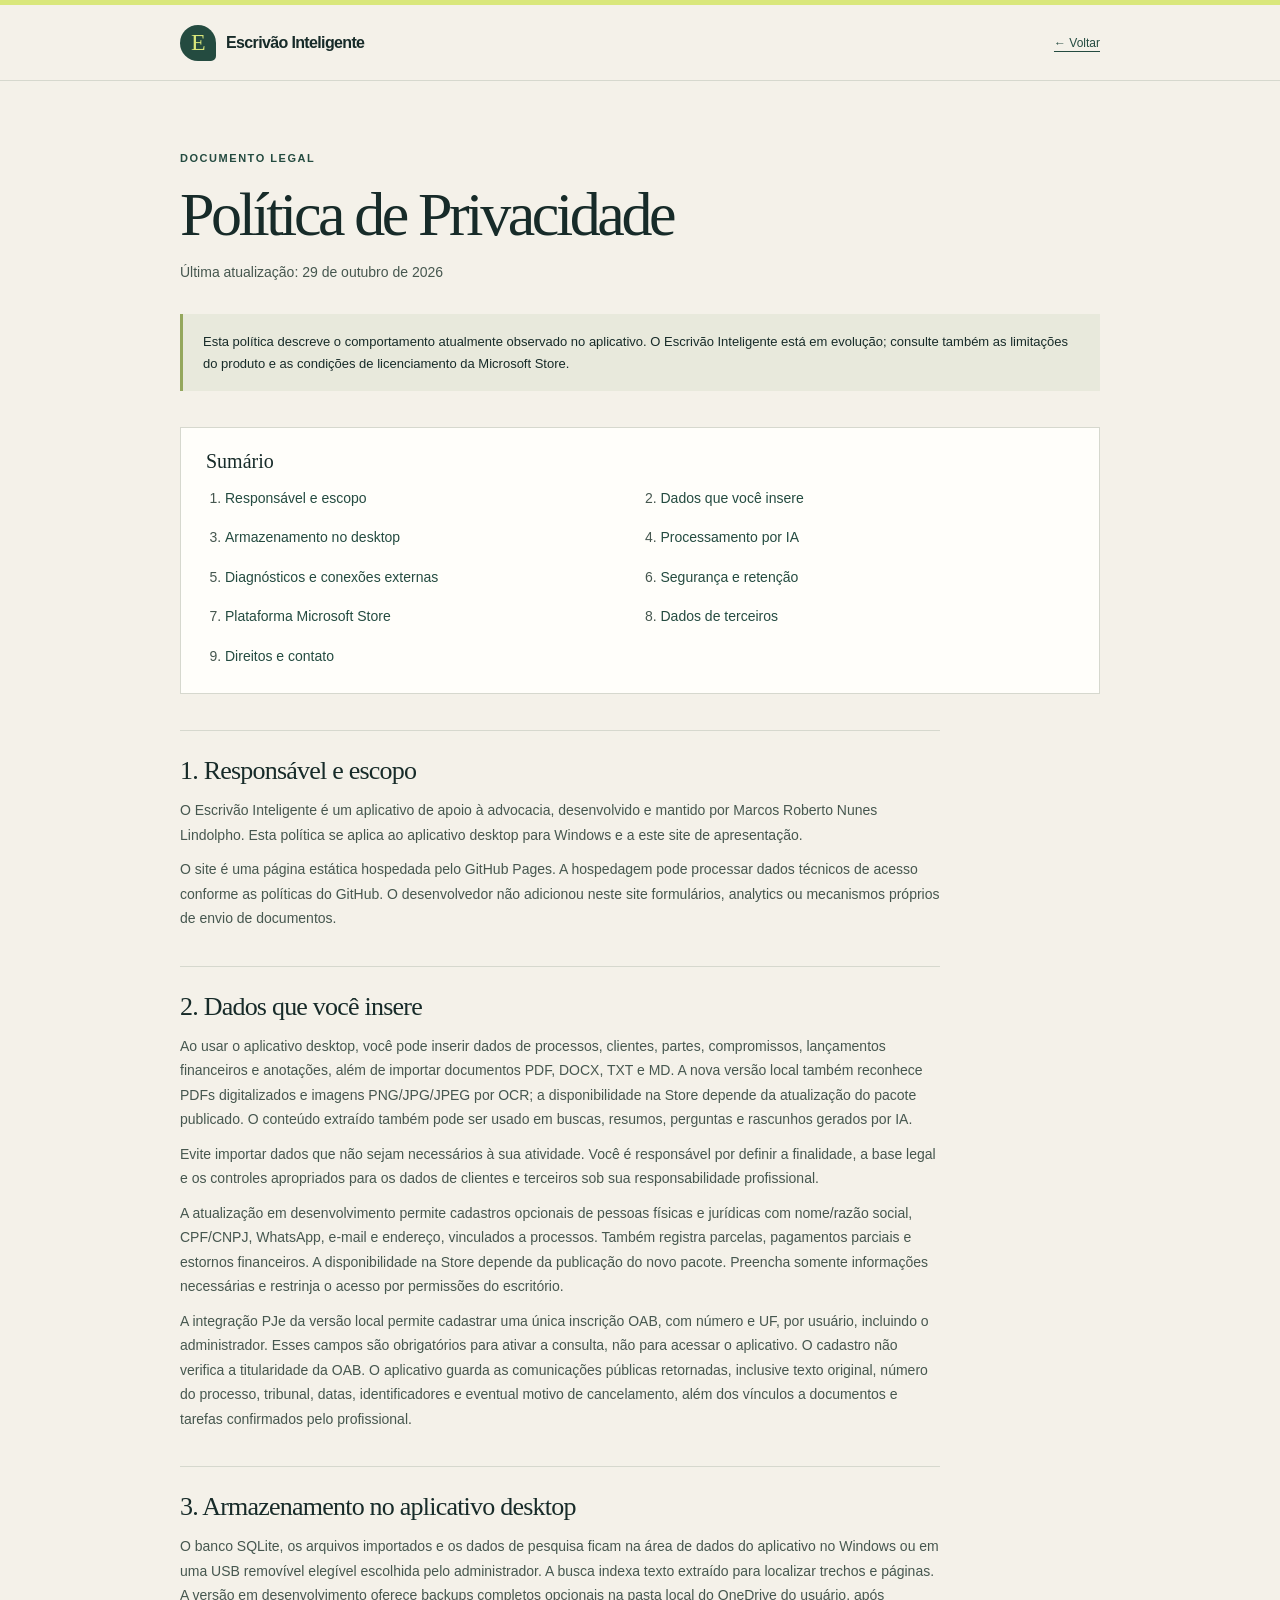
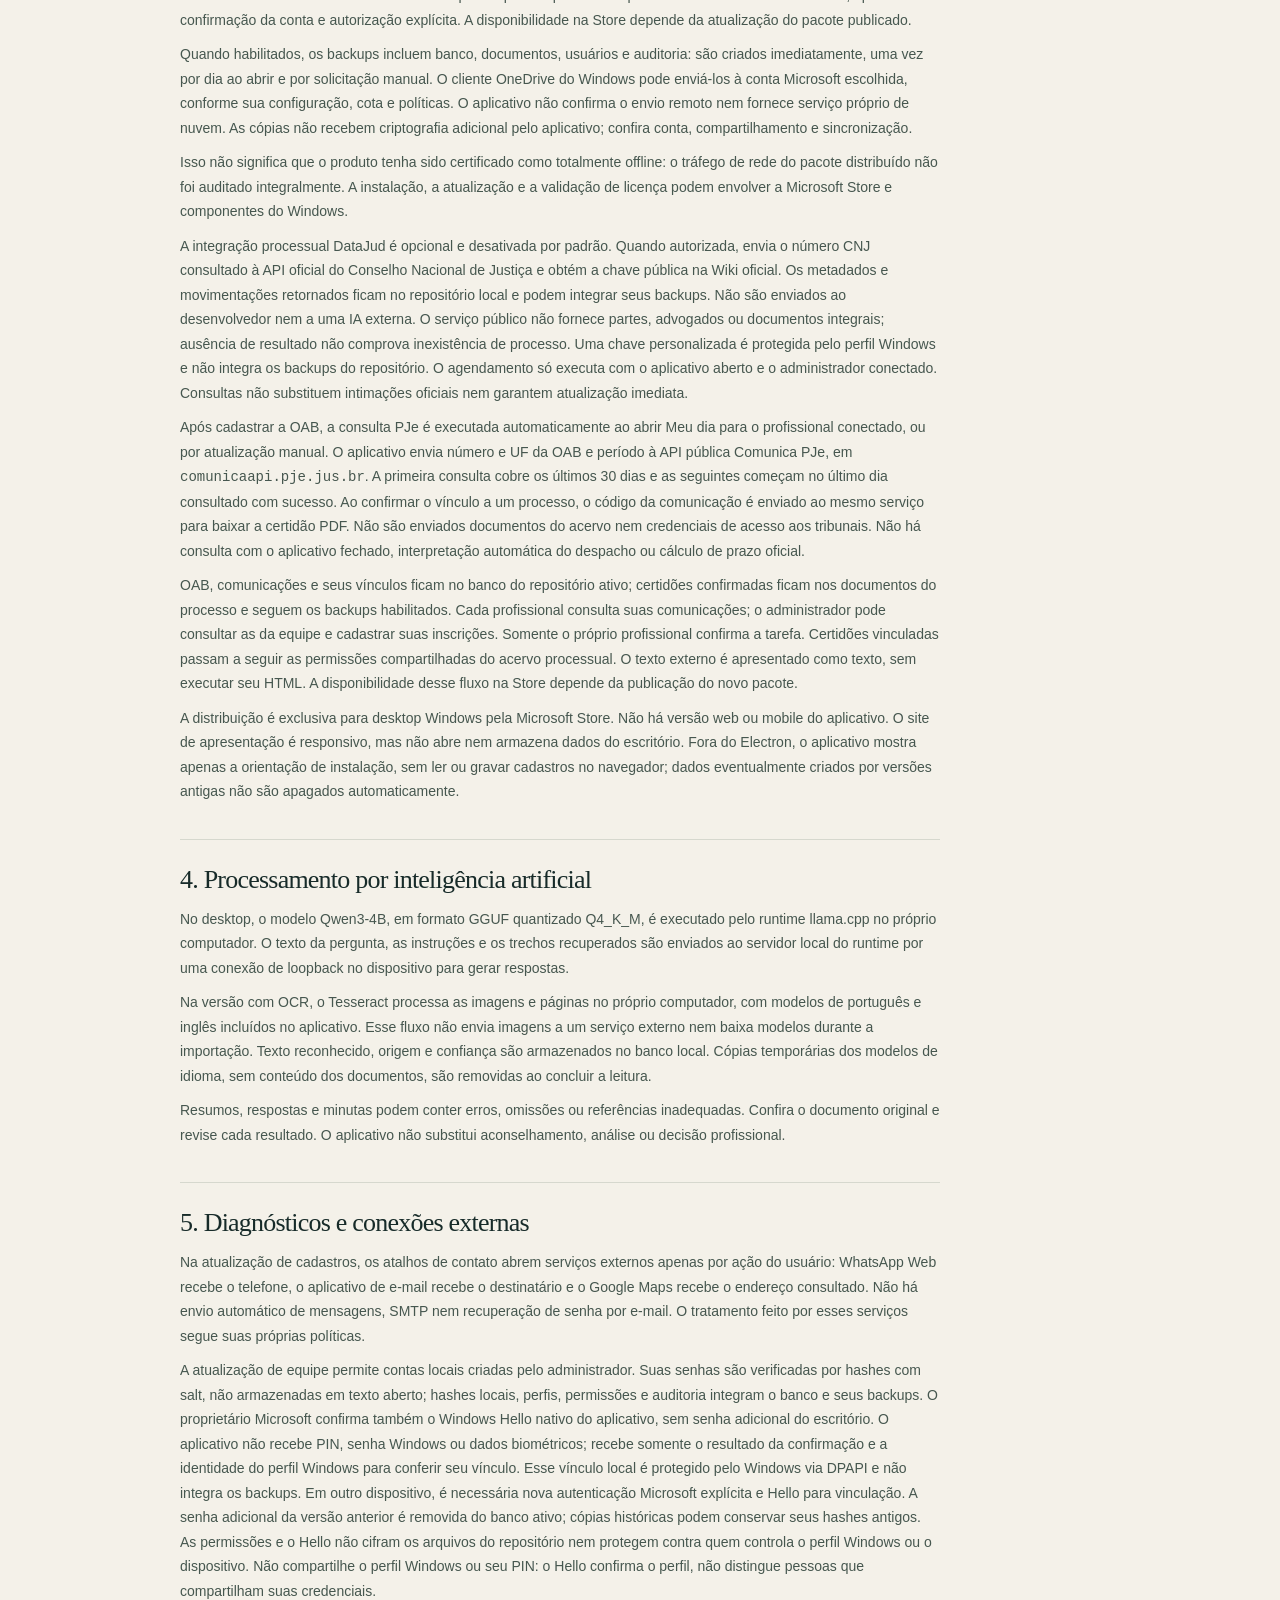
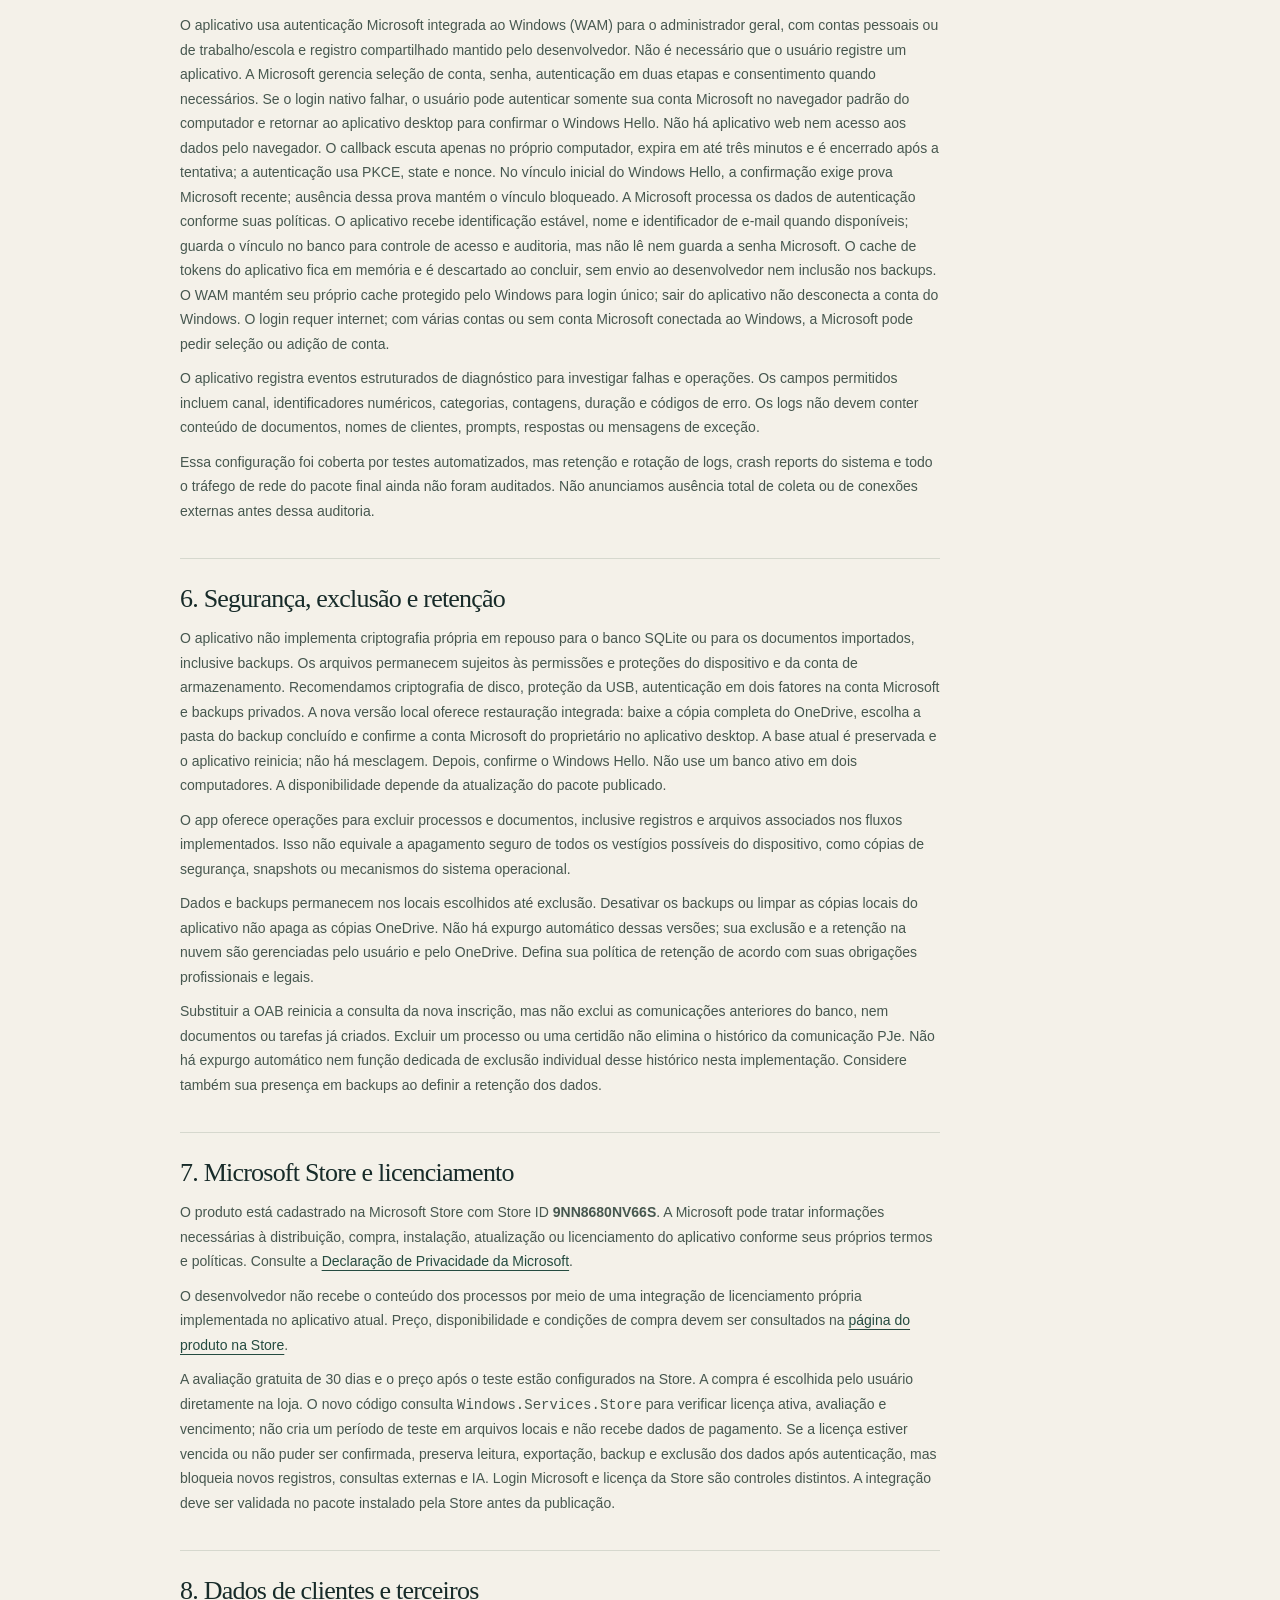
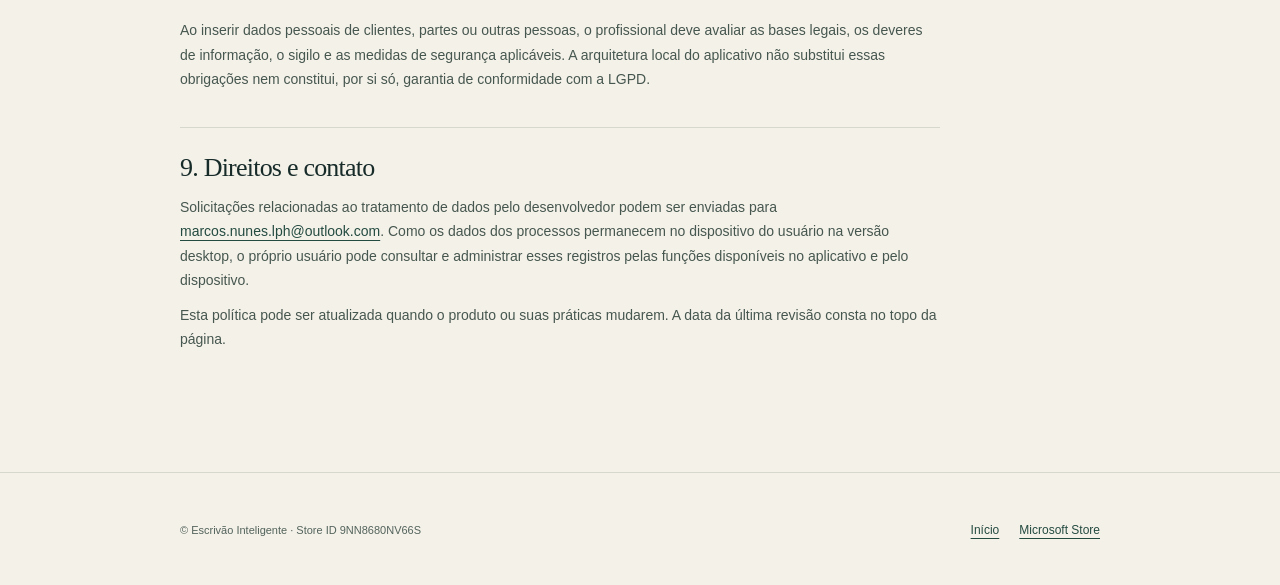
==== commit 8e45c871: "Update" ====
--- a/politica-de-privacidade.html
+++ b/politica-de-privacidade.html
@@ -20,7 +20,7 @@
   <main class="wrap">
     <span class="eyebrow">Documento legal</span>
     <h1>Política de Privacidade</h1>
-    <p class="updated">Última atualização: 28 de outubro de 2026</p>
+    <p class="updated">Última atualização: 29 de outubro de 2026</p>
 
     <div class="notice">Esta política descreve o comportamento atualmente observado no aplicativo. O Escrivão Inteligente está em evolução; consulte também as limitações do produto e as condições de licenciamento da Microsoft Store.</div>
 
@@ -51,6 +51,7 @@
         <p>Ao usar o aplicativo desktop, você pode inserir dados de processos, clientes, partes, compromissos, lançamentos financeiros e anotações, além de importar documentos PDF, DOCX, TXT e MD. A nova versão local também reconhece PDFs digitalizados e imagens PNG/JPG/JPEG por OCR; a disponibilidade na Store depende da atualização do pacote publicado. O conteúdo extraído também pode ser usado em buscas, resumos, perguntas e rascunhos gerados por IA.</p>
         <p>Evite importar dados que não sejam necessários à sua atividade. Você é responsável por definir a finalidade, a base legal e os controles apropriados para os dados de clientes e terceiros sob sua responsabilidade profissional.</p>
         <p>A atualização em desenvolvimento permite cadastros opcionais de pessoas físicas e jurídicas com nome/razão social, CPF/CNPJ, WhatsApp, e-mail e endereço, vinculados a processos. Também registra parcelas, pagamentos parciais e estornos financeiros. A disponibilidade na Store depende da publicação do novo pacote. Preencha somente informações necessárias e restrinja o acesso por permissões do escritório.</p>
+        <p>A integração PJe da versão local permite cadastrar uma única inscrição OAB, com número e UF, por usuário, incluindo o administrador. Esses campos são obrigatórios para ativar a consulta, não para acessar o aplicativo. O cadastro não verifica a titularidade da OAB. O aplicativo guarda as comunicações públicas retornadas, inclusive texto original, número do processo, tribunal, datas, identificadores e eventual motivo de cancelamento, além dos vínculos a documentos e tarefas confirmados pelo profissional.</p>
       </section>
 
       <section id="s3">
@@ -59,7 +60,9 @@
         <p>Quando habilitados, os backups incluem banco, documentos, usuários e auditoria: são criados imediatamente, uma vez por dia ao abrir e por solicitação manual. O cliente OneDrive do Windows pode enviá-los à conta Microsoft escolhida, conforme sua configuração, cota e políticas. O aplicativo não confirma o envio remoto nem fornece serviço próprio de nuvem. As cópias não recebem criptografia adicional pelo aplicativo; confira conta, compartilhamento e sincronização.</p>
         <p>Isso não significa que o produto tenha sido certificado como totalmente offline: o tráfego de rede do pacote distribuído não foi auditado integralmente. A instalação, a atualização e a validação de licença podem envolver a Microsoft Store e componentes do Windows.</p>
         <p>A integração processual DataJud é opcional e desativada por padrão. Quando autorizada, envia o número CNJ consultado à API oficial do Conselho Nacional de Justiça e obtém a chave pública na Wiki oficial. Os metadados e movimentações retornados ficam no repositório local e podem integrar seus backups. Não são enviados ao desenvolvedor nem a uma IA externa. O serviço público não fornece partes, advogados ou documentos integrais; ausência de resultado não comprova inexistência de processo. Uma chave personalizada é protegida pelo perfil Windows e não integra os backups do repositório. O agendamento só executa com o aplicativo aberto e o administrador conectado. Consultas não substituem intimações oficiais nem garantem atualização imediata.</p>
-        <p>O modo navegador é limitado: dados básicos ficam no armazenamento local daquele navegador. Importação, leitura e busca de documentos e recursos de IA exigem o aplicativo desktop.</p>
+        <p>Após cadastrar a OAB, a consulta PJe é executada automaticamente ao abrir Meu dia para o profissional conectado, ou por atualização manual. O aplicativo envia número e UF da OAB e período à API pública Comunica PJe, em <code>comunicaapi.pje.jus.br</code>. A primeira consulta cobre os últimos 30 dias e as seguintes começam no último dia consultado com sucesso. Ao confirmar o vínculo a um processo, o código da comunicação é enviado ao mesmo serviço para baixar a certidão PDF. Não são enviados documentos do acervo nem credenciais de acesso aos tribunais. Não há consulta com o aplicativo fechado, interpretação automática do despacho ou cálculo de prazo oficial.</p>
+        <p>OAB, comunicações e seus vínculos ficam no banco do repositório ativo; certidões confirmadas ficam nos documentos do processo e seguem os backups habilitados. Cada profissional consulta suas comunicações; o administrador pode consultar as da equipe e cadastrar suas inscrições. Somente o próprio profissional confirma a tarefa. Certidões vinculadas passam a seguir as permissões compartilhadas do acervo processual. O texto externo é apresentado como texto, sem executar seu HTML. A disponibilidade desse fluxo na Store depende da publicação do novo pacote.</p>
+        <p>A distribuição é exclusiva para desktop Windows pela Microsoft Store. Não há versão web ou mobile do aplicativo. O site de apresentação é responsivo, mas não abre nem armazena dados do escritório. Fora do Electron, o aplicativo mostra apenas a orientação de instalação, sem ler ou gravar cadastros no navegador; dados eventualmente criados por versões antigas não são apagados automaticamente.</p>
       </section>
 
       <section id="s4">
@@ -73,22 +76,24 @@
         <h2>5. Diagnósticos e conexões externas</h2>
         <p>Na atualização de cadastros, os atalhos de contato abrem serviços externos apenas por ação do usuário: WhatsApp Web recebe o telefone, o aplicativo de e-mail recebe o destinatário e o Google Maps recebe o endereço consultado. Não há envio automático de mensagens, SMTP nem recuperação de senha por e-mail. O tratamento feito por esses serviços segue suas próprias políticas.</p>
         <p>A atualização de equipe permite contas locais criadas pelo administrador. Suas senhas são verificadas por hashes com salt, não armazenadas em texto aberto; hashes locais, perfis, permissões e auditoria integram o banco e seus backups. O proprietário Microsoft confirma também o Windows Hello nativo do aplicativo, sem senha adicional do escritório. O aplicativo não recebe PIN, senha Windows ou dados biométricos; recebe somente o resultado da confirmação e a identidade do perfil Windows para conferir seu vínculo. Esse vínculo local é protegido pelo Windows via DPAPI e não integra os backups. Em outro dispositivo, é necessária nova autenticação Microsoft explícita e Hello para vinculação. A senha adicional da versão anterior é removida do banco ativo; cópias históricas podem conservar seus hashes antigos. As permissões e o Hello não cifram os arquivos do repositório nem protegem contra quem controla o perfil Windows ou o dispositivo. Não compartilhe o perfil Windows ou seu PIN: o Hello confirma o perfil, não distingue pessoas que compartilham suas credenciais.</p>
-        <p>O aplicativo usa autenticação Microsoft integrada ao Windows (WAM) para o administrador geral, com contas pessoais ou de trabalho/escola e registro compartilhado mantido pelo desenvolvedor. Não é necessário que o usuário registre um aplicativo. A Microsoft gerencia seleção de conta, senha, autenticação em duas etapas e consentimento quando necessários. Se o login nativo falhar, o usuário pode escolher a alternativa pelo navegador. A Microsoft processa os dados de autenticação conforme suas políticas. O aplicativo recebe identificação estável, nome e identificador de e-mail quando disponíveis; guarda o vínculo no banco para controle de acesso e auditoria, mas não lê nem guarda a senha Microsoft. O cache de tokens do aplicativo fica em memória e é descartado ao concluir, sem envio ao desenvolvedor nem inclusão nos backups. O WAM mantém seu próprio cache protegido pelo Windows para login único; sair do aplicativo não desconecta a conta do Windows. O login requer internet; com várias contas ou sem conta Microsoft conectada ao Windows, a Microsoft pode pedir seleção ou adição de conta.</p>
+        <p>O aplicativo usa autenticação Microsoft integrada ao Windows (WAM) para o administrador geral, com contas pessoais ou de trabalho/escola e registro compartilhado mantido pelo desenvolvedor. Não é necessário que o usuário registre um aplicativo. A Microsoft gerencia seleção de conta, senha, autenticação em duas etapas e consentimento quando necessários. Se o login nativo falhar, o usuário pode autenticar somente sua conta Microsoft no navegador padrão do computador e retornar ao aplicativo desktop para confirmar o Windows Hello. Não há aplicativo web nem acesso aos dados pelo navegador. O callback escuta apenas no próprio computador, expira em até três minutos e é encerrado após a tentativa; a autenticação usa PKCE, state e nonce. No vínculo inicial do Windows Hello, a confirmação exige prova Microsoft recente; ausência dessa prova mantém o vínculo bloqueado. A Microsoft processa os dados de autenticação conforme suas políticas. O aplicativo recebe identificação estável, nome e identificador de e-mail quando disponíveis; guarda o vínculo no banco para controle de acesso e auditoria, mas não lê nem guarda a senha Microsoft. O cache de tokens do aplicativo fica em memória e é descartado ao concluir, sem envio ao desenvolvedor nem inclusão nos backups. O WAM mantém seu próprio cache protegido pelo Windows para login único; sair do aplicativo não desconecta a conta do Windows. O login requer internet; com várias contas ou sem conta Microsoft conectada ao Windows, a Microsoft pode pedir seleção ou adição de conta.</p>
         <p>O aplicativo registra eventos estruturados de diagnóstico para investigar falhas e operações. Os campos permitidos incluem canal, identificadores numéricos, categorias, contagens, duração e códigos de erro. Os logs não devem conter conteúdo de documentos, nomes de clientes, prompts, respostas ou mensagens de exceção.</p>
         <p>Essa configuração foi coberta por testes automatizados, mas retenção e rotação de logs, crash reports do sistema e todo o tráfego de rede do pacote final ainda não foram auditados. Não anunciamos ausência total de coleta ou de conexões externas antes dessa auditoria.</p>
       </section>
 
       <section id="s6">
         <h2>6. Segurança, exclusão e retenção</h2>
-        <p>O aplicativo não implementa criptografia própria em repouso para o banco SQLite ou para os documentos importados, inclusive backups. Os arquivos permanecem sujeitos às permissões e proteções do dispositivo e da conta de armazenamento. Recomendamos criptografia de disco, autenticação em dois fatores na conta Microsoft e backups privados. A versão em desenvolvimento oferece geração de backups OneDrive, mas a restauração é manual, com o aplicativo fechado e cópia para uma pasta fora do OneDrive; não use um banco ativo em dois computadores.</p>
+        <p>O aplicativo não implementa criptografia própria em repouso para o banco SQLite ou para os documentos importados, inclusive backups. Os arquivos permanecem sujeitos às permissões e proteções do dispositivo e da conta de armazenamento. Recomendamos criptografia de disco, proteção da USB, autenticação em dois fatores na conta Microsoft e backups privados. A nova versão local oferece restauração integrada: baixe a cópia completa do OneDrive, escolha a pasta do backup concluído e confirme a conta Microsoft do proprietário no aplicativo desktop. A base atual é preservada e o aplicativo reinicia; não há mesclagem. Depois, confirme o Windows Hello. Não use um banco ativo em dois computadores. A disponibilidade depende da atualização do pacote publicado.</p>
         <p>O app oferece operações para excluir processos e documentos, inclusive registros e arquivos associados nos fluxos implementados. Isso não equivale a apagamento seguro de todos os vestígios possíveis do dispositivo, como cópias de segurança, snapshots ou mecanismos do sistema operacional.</p>
         <p>Dados e backups permanecem nos locais escolhidos até exclusão. Desativar os backups ou limpar as cópias locais do aplicativo não apaga as cópias OneDrive. Não há expurgo automático dessas versões; sua exclusão e a retenção na nuvem são gerenciadas pelo usuário e pelo OneDrive. Defina sua política de retenção de acordo com suas obrigações profissionais e legais.</p>
+        <p>Substituir a OAB reinicia a consulta da nova inscrição, mas não exclui as comunicações anteriores do banco, nem documentos ou tarefas já criados. Excluir um processo ou uma certidão não elimina o histórico da comunicação PJe. Não há expurgo automático nem função dedicada de exclusão individual desse histórico nesta implementação. Considere também sua presença em backups ao definir a retenção dos dados.</p>
       </section>
 
       <section id="s7">
         <h2>7. Microsoft Store e licenciamento</h2>
         <p>O produto está cadastrado na Microsoft Store com Store ID <strong>9NN8680NV66S</strong>. A Microsoft pode tratar informações necessárias à distribuição, compra, instalação, atualização ou licenciamento do aplicativo conforme seus próprios termos e políticas. Consulte a <a href="https://privacy.microsoft.com/pt-br/privacystatement" target="_blank" rel="noopener noreferrer">Declaração de Privacidade da Microsoft</a>.</p>
         <p>O desenvolvedor não recebe o conteúdo dos processos por meio de uma integração de licenciamento própria implementada no aplicativo atual. Preço, disponibilidade e condições de compra devem ser consultados na <a href="https://apps.microsoft.com/detail/9NN8680NV66S" target="_blank" rel="noopener noreferrer">página do produto na Store</a>.</p>
+        <p>A avaliação gratuita de 30 dias e o preço após o teste estão configurados na Store. A compra é escolhida pelo usuário diretamente na loja. O novo código consulta <code>Windows.Services.Store</code> para verificar licença ativa, avaliação e vencimento; não cria um período de teste em arquivos locais e não recebe dados de pagamento. Se a licença estiver vencida ou não puder ser confirmada, preserva leitura, exportação, backup e exclusão dos dados após autenticação, mas bloqueia novos registros, consultas externas e IA. Login Microsoft e licença da Store são controles distintos. A integração deve ser validada no pacote instalado pela Store antes da publicação.</p>
       </section>
 
       <section id="s8">
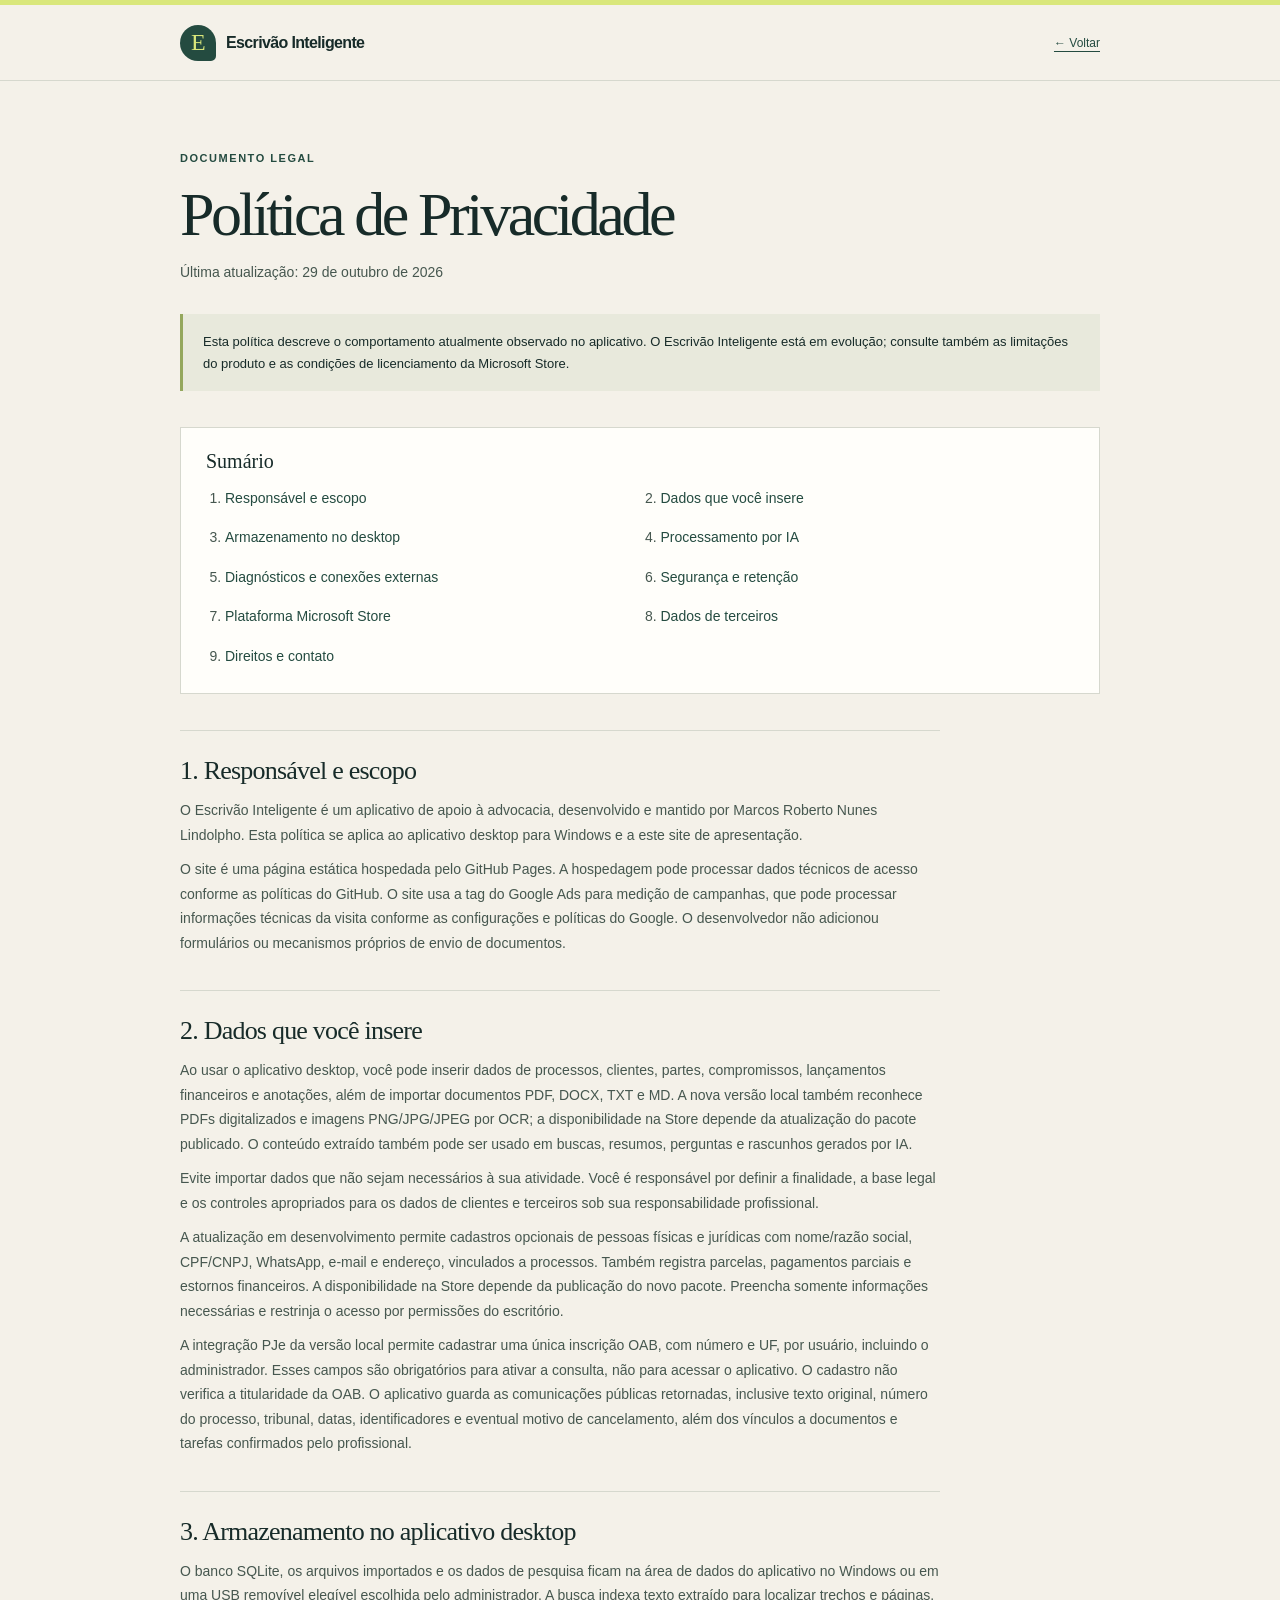
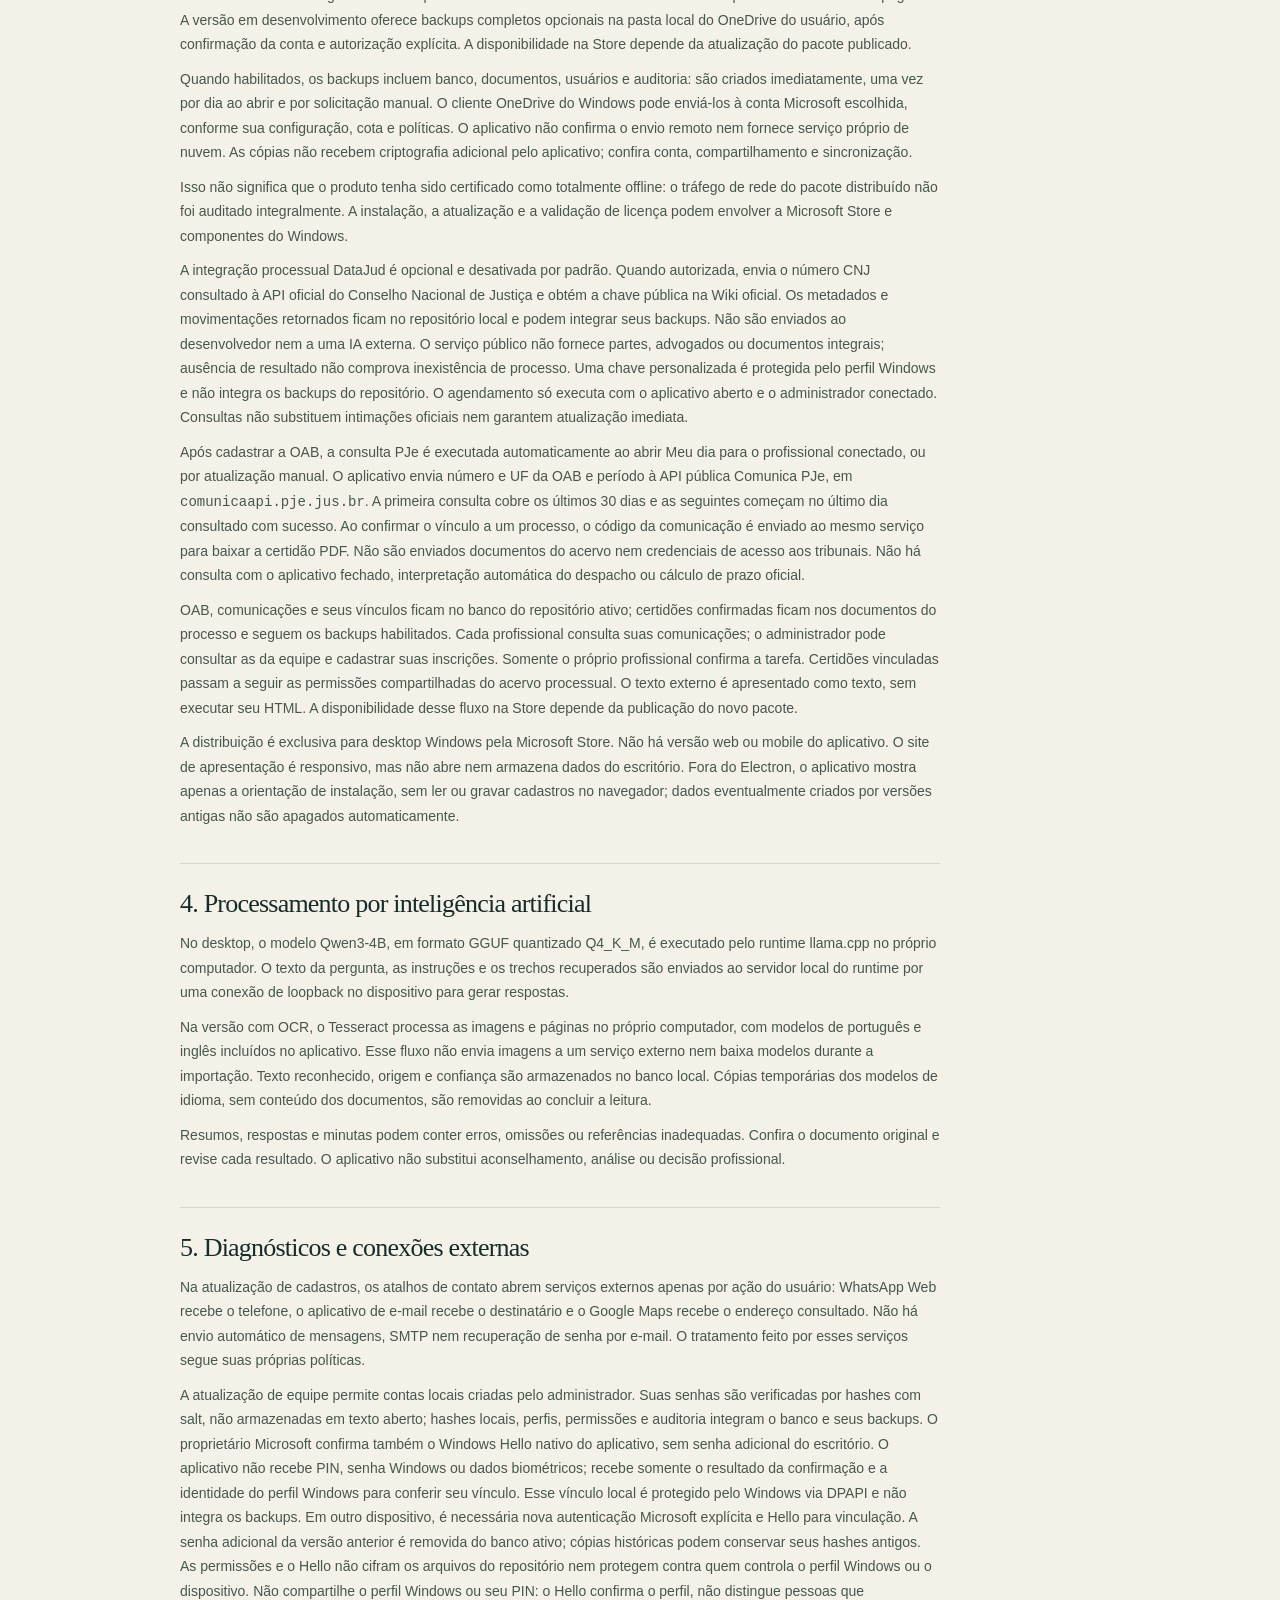
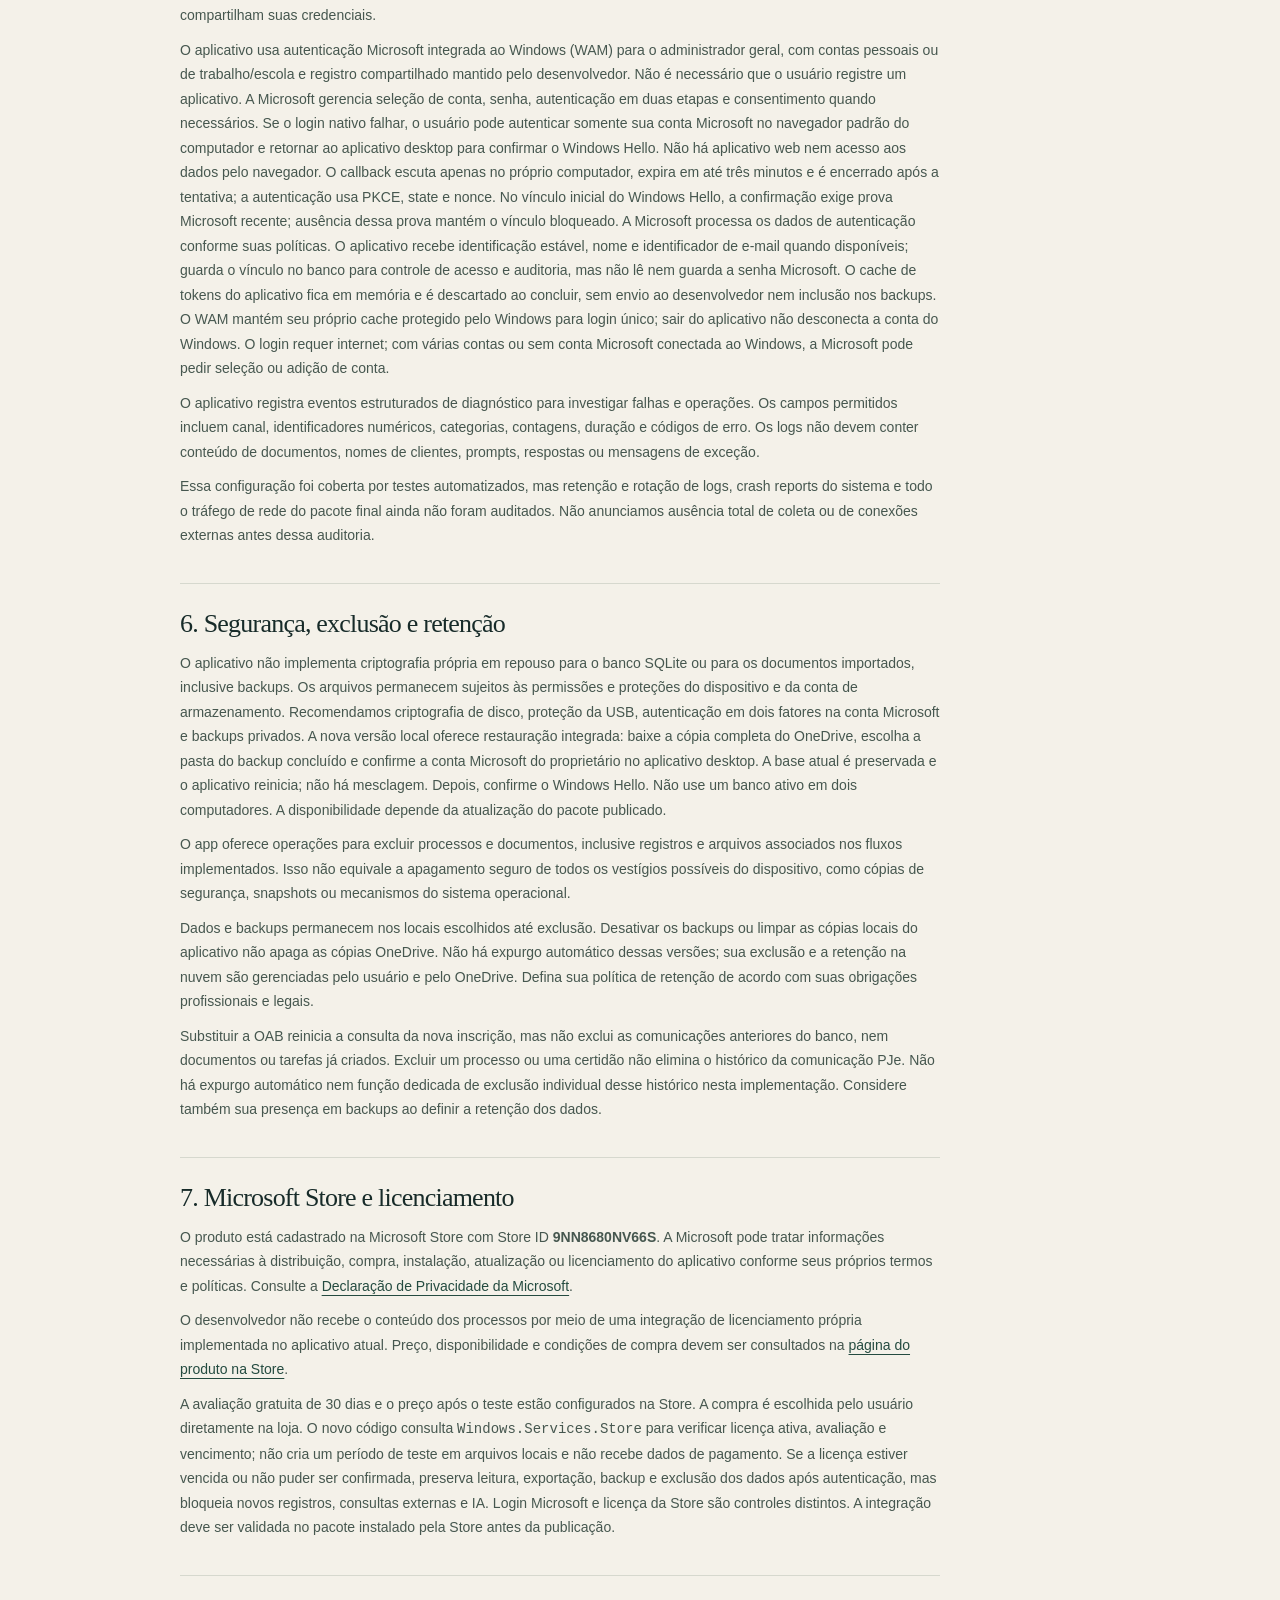
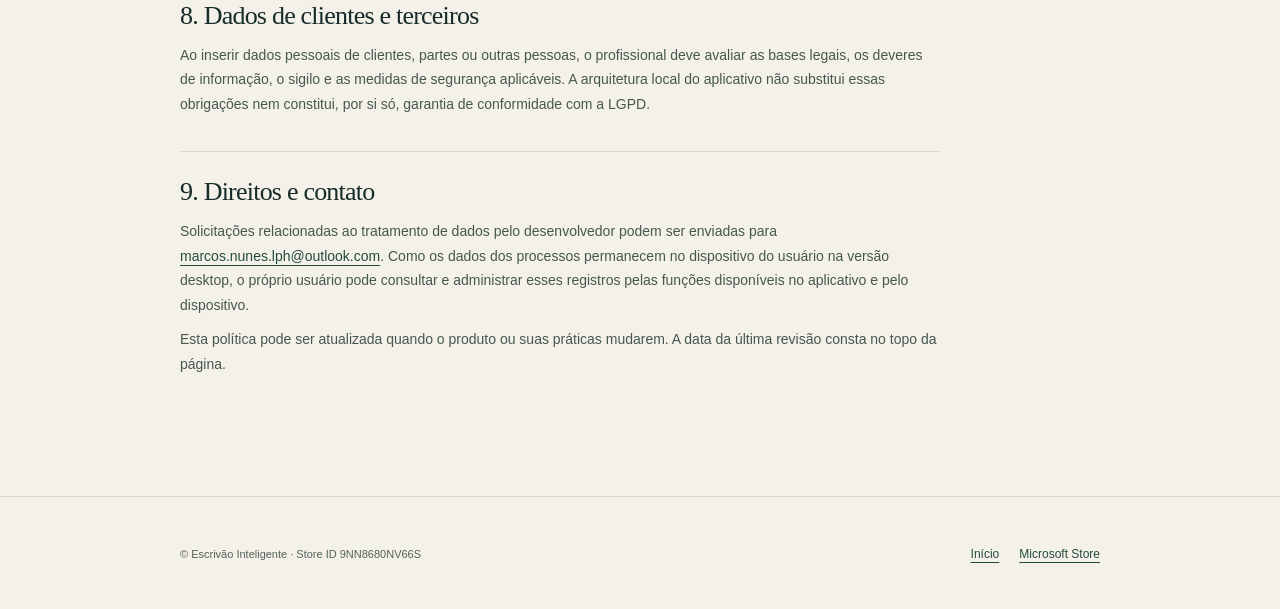
==== commit f8f3d137: "Update" ====
--- a/politica-de-privacidade.html
+++ b/politica-de-privacidade.html
@@ -1,5 +1,6 @@
 <!doctype html>
 <html lang="pt-BR">
+
 <head>
   <meta charset="utf-8">
   <meta name="viewport" content="width=device-width, initial-scale=1">
@@ -7,7 +8,18 @@
   <title>Política de Privacidade — Escrivão Inteligente</title>
   <meta name="description" content="Política de privacidade do aplicativo Escrivão Inteligente para Windows.">
   <link rel="stylesheet" href="style.css">
+  <!-- Google tag (gtag.js) -->
+  <script async src="https://www.googletagmanager.com/gtag/js?id=AW-17389926139">
+  </script>
+  <script>
+    window.dataLayer = window.dataLayer || [];
+    function gtag() { dataLayer.push(arguments); }
+    gtag('js', new Date());
+
+    gtag('config', 'AW-17389926139');
+  </script>
 </head>
+
 <body class="policy">
   <div class="topline"></div>
   <header>
@@ -22,7 +34,9 @@
     <h1>Política de Privacidade</h1>
     <p class="updated">Última atualização: 29 de outubro de 2026</p>
 
-    <div class="notice">Esta política descreve o comportamento atualmente observado no aplicativo. O Escrivão Inteligente está em evolução; consulte também as limitações do produto e as condições de licenciamento da Microsoft Store.</div>
+    <div class="notice">Esta política descreve o comportamento atualmente observado no aplicativo. O Escrivão
+      Inteligente está em evolução; consulte também as limitações do produto e as condições de licenciamento da
+      Microsoft Store.</div>
 
     <nav class="contents" aria-label="Sumário">
       <strong>Sumário</strong>
@@ -42,75 +56,198 @@
     <article>
       <section id="s1">
         <h2>1. Responsável e escopo</h2>
-        <p>O Escrivão Inteligente é um aplicativo de apoio à advocacia, desenvolvido e mantido por Marcos Roberto Nunes Lindolpho. Esta política se aplica ao aplicativo desktop para Windows e a este site de apresentação.</p>
-        <p>O site é uma página estática hospedada pelo GitHub Pages. A hospedagem pode processar dados técnicos de acesso conforme as políticas do GitHub. O desenvolvedor não adicionou neste site formulários, analytics ou mecanismos próprios de envio de documentos.</p>
+        <p>O Escrivão Inteligente é um aplicativo de apoio à advocacia, desenvolvido e mantido por Marcos Roberto Nunes
+          Lindolpho. Esta política se aplica ao aplicativo desktop para Windows e a este site de apresentação.</p>
+        <p>O site é uma página estática hospedada pelo GitHub Pages. A hospedagem pode processar dados técnicos de
+          acesso conforme as políticas do GitHub. O site usa a tag do Google Ads para medição de campanhas, que pode
+          processar informações técnicas da visita conforme as configurações e políticas do Google. O desenvolvedor
+          não adicionou formulários ou mecanismos próprios de envio de documentos.</p>
       </section>
 
       <section id="s2">
         <h2>2. Dados que você insere</h2>
-        <p>Ao usar o aplicativo desktop, você pode inserir dados de processos, clientes, partes, compromissos, lançamentos financeiros e anotações, além de importar documentos PDF, DOCX, TXT e MD. A nova versão local também reconhece PDFs digitalizados e imagens PNG/JPG/JPEG por OCR; a disponibilidade na Store depende da atualização do pacote publicado. O conteúdo extraído também pode ser usado em buscas, resumos, perguntas e rascunhos gerados por IA.</p>
-        <p>Evite importar dados que não sejam necessários à sua atividade. Você é responsável por definir a finalidade, a base legal e os controles apropriados para os dados de clientes e terceiros sob sua responsabilidade profissional.</p>
-        <p>A atualização em desenvolvimento permite cadastros opcionais de pessoas físicas e jurídicas com nome/razão social, CPF/CNPJ, WhatsApp, e-mail e endereço, vinculados a processos. Também registra parcelas, pagamentos parciais e estornos financeiros. A disponibilidade na Store depende da publicação do novo pacote. Preencha somente informações necessárias e restrinja o acesso por permissões do escritório.</p>
-        <p>A integração PJe da versão local permite cadastrar uma única inscrição OAB, com número e UF, por usuário, incluindo o administrador. Esses campos são obrigatórios para ativar a consulta, não para acessar o aplicativo. O cadastro não verifica a titularidade da OAB. O aplicativo guarda as comunicações públicas retornadas, inclusive texto original, número do processo, tribunal, datas, identificadores e eventual motivo de cancelamento, além dos vínculos a documentos e tarefas confirmados pelo profissional.</p>
+        <p>Ao usar o aplicativo desktop, você pode inserir dados de processos, clientes, partes, compromissos,
+          lançamentos financeiros e anotações, além de importar documentos PDF, DOCX, TXT e MD. A nova versão local
+          também reconhece PDFs digitalizados e imagens PNG/JPG/JPEG por OCR; a disponibilidade na Store depende da
+          atualização do pacote publicado. O conteúdo extraído também pode ser usado em buscas, resumos, perguntas e
+          rascunhos gerados por IA.</p>
+        <p>Evite importar dados que não sejam necessários à sua atividade. Você é responsável por definir a finalidade,
+          a base legal e os controles apropriados para os dados de clientes e terceiros sob sua responsabilidade
+          profissional.</p>
+        <p>A atualização em desenvolvimento permite cadastros opcionais de pessoas físicas e jurídicas com nome/razão
+          social, CPF/CNPJ, WhatsApp, e-mail e endereço, vinculados a processos. Também registra parcelas, pagamentos
+          parciais e estornos financeiros. A disponibilidade na Store depende da publicação do novo pacote. Preencha
+          somente informações necessárias e restrinja o acesso por permissões do escritório.</p>
+        <p>A integração PJe da versão local permite cadastrar uma única inscrição OAB, com número e UF, por usuário,
+          incluindo o administrador. Esses campos são obrigatórios para ativar a consulta, não para acessar o
+          aplicativo. O cadastro não verifica a titularidade da OAB. O aplicativo guarda as comunicações públicas
+          retornadas, inclusive texto original, número do processo, tribunal, datas, identificadores e eventual motivo
+          de cancelamento, além dos vínculos a documentos e tarefas confirmados pelo profissional.</p>
       </section>
 
       <section id="s3">
         <h2>3. Armazenamento no aplicativo desktop</h2>
-        <p>O banco SQLite, os arquivos importados e os dados de pesquisa ficam na área de dados do aplicativo no Windows ou em uma USB removível elegível escolhida pelo administrador. A busca indexa texto extraído para localizar trechos e páginas. A versão em desenvolvimento oferece backups completos opcionais na pasta local do OneDrive do usuário, após confirmação da conta e autorização explícita. A disponibilidade na Store depende da atualização do pacote publicado.</p>
-        <p>Quando habilitados, os backups incluem banco, documentos, usuários e auditoria: são criados imediatamente, uma vez por dia ao abrir e por solicitação manual. O cliente OneDrive do Windows pode enviá-los à conta Microsoft escolhida, conforme sua configuração, cota e políticas. O aplicativo não confirma o envio remoto nem fornece serviço próprio de nuvem. As cópias não recebem criptografia adicional pelo aplicativo; confira conta, compartilhamento e sincronização.</p>
-        <p>Isso não significa que o produto tenha sido certificado como totalmente offline: o tráfego de rede do pacote distribuído não foi auditado integralmente. A instalação, a atualização e a validação de licença podem envolver a Microsoft Store e componentes do Windows.</p>
-        <p>A integração processual DataJud é opcional e desativada por padrão. Quando autorizada, envia o número CNJ consultado à API oficial do Conselho Nacional de Justiça e obtém a chave pública na Wiki oficial. Os metadados e movimentações retornados ficam no repositório local e podem integrar seus backups. Não são enviados ao desenvolvedor nem a uma IA externa. O serviço público não fornece partes, advogados ou documentos integrais; ausência de resultado não comprova inexistência de processo. Uma chave personalizada é protegida pelo perfil Windows e não integra os backups do repositório. O agendamento só executa com o aplicativo aberto e o administrador conectado. Consultas não substituem intimações oficiais nem garantem atualização imediata.</p>
-        <p>Após cadastrar a OAB, a consulta PJe é executada automaticamente ao abrir Meu dia para o profissional conectado, ou por atualização manual. O aplicativo envia número e UF da OAB e período à API pública Comunica PJe, em <code>comunicaapi.pje.jus.br</code>. A primeira consulta cobre os últimos 30 dias e as seguintes começam no último dia consultado com sucesso. Ao confirmar o vínculo a um processo, o código da comunicação é enviado ao mesmo serviço para baixar a certidão PDF. Não são enviados documentos do acervo nem credenciais de acesso aos tribunais. Não há consulta com o aplicativo fechado, interpretação automática do despacho ou cálculo de prazo oficial.</p>
-        <p>OAB, comunicações e seus vínculos ficam no banco do repositório ativo; certidões confirmadas ficam nos documentos do processo e seguem os backups habilitados. Cada profissional consulta suas comunicações; o administrador pode consultar as da equipe e cadastrar suas inscrições. Somente o próprio profissional confirma a tarefa. Certidões vinculadas passam a seguir as permissões compartilhadas do acervo processual. O texto externo é apresentado como texto, sem executar seu HTML. A disponibilidade desse fluxo na Store depende da publicação do novo pacote.</p>
-        <p>A distribuição é exclusiva para desktop Windows pela Microsoft Store. Não há versão web ou mobile do aplicativo. O site de apresentação é responsivo, mas não abre nem armazena dados do escritório. Fora do Electron, o aplicativo mostra apenas a orientação de instalação, sem ler ou gravar cadastros no navegador; dados eventualmente criados por versões antigas não são apagados automaticamente.</p>
+        <p>O banco SQLite, os arquivos importados e os dados de pesquisa ficam na área de dados do aplicativo no Windows
+          ou em uma USB removível elegível escolhida pelo administrador. A busca indexa texto extraído para localizar
+          trechos e páginas. A versão em desenvolvimento oferece backups completos opcionais na pasta local do OneDrive
+          do usuário, após confirmação da conta e autorização explícita. A disponibilidade na Store depende da
+          atualização do pacote publicado.</p>
+        <p>Quando habilitados, os backups incluem banco, documentos, usuários e auditoria: são criados imediatamente,
+          uma vez por dia ao abrir e por solicitação manual. O cliente OneDrive do Windows pode enviá-los à conta
+          Microsoft escolhida, conforme sua configuração, cota e políticas. O aplicativo não confirma o envio remoto nem
+          fornece serviço próprio de nuvem. As cópias não recebem criptografia adicional pelo aplicativo; confira conta,
+          compartilhamento e sincronização.</p>
+        <p>Isso não significa que o produto tenha sido certificado como totalmente offline: o tráfego de rede do pacote
+          distribuído não foi auditado integralmente. A instalação, a atualização e a validação de licença podem
+          envolver a Microsoft Store e componentes do Windows.</p>
+        <p>A integração processual DataJud é opcional e desativada por padrão. Quando autorizada, envia o número CNJ
+          consultado à API oficial do Conselho Nacional de Justiça e obtém a chave pública na Wiki oficial. Os metadados
+          e movimentações retornados ficam no repositório local e podem integrar seus backups. Não são enviados ao
+          desenvolvedor nem a uma IA externa. O serviço público não fornece partes, advogados ou documentos integrais;
+          ausência de resultado não comprova inexistência de processo. Uma chave personalizada é protegida pelo perfil
+          Windows e não integra os backups do repositório. O agendamento só executa com o aplicativo aberto e o
+          administrador conectado. Consultas não substituem intimações oficiais nem garantem atualização imediata.</p>
+        <p>Após cadastrar a OAB, a consulta PJe é executada automaticamente ao abrir Meu dia para o profissional
+          conectado, ou por atualização manual. O aplicativo envia número e UF da OAB e período à API pública Comunica
+          PJe, em <code>comunicaapi.pje.jus.br</code>. A primeira consulta cobre os últimos 30 dias e as seguintes
+          começam no último dia consultado com sucesso. Ao confirmar o vínculo a um processo, o código da comunicação é
+          enviado ao mesmo serviço para baixar a certidão PDF. Não são enviados documentos do acervo nem credenciais de
+          acesso aos tribunais. Não há consulta com o aplicativo fechado, interpretação automática do despacho ou
+          cálculo de prazo oficial.</p>
+        <p>OAB, comunicações e seus vínculos ficam no banco do repositório ativo; certidões confirmadas ficam nos
+          documentos do processo e seguem os backups habilitados. Cada profissional consulta suas comunicações; o
+          administrador pode consultar as da equipe e cadastrar suas inscrições. Somente o próprio profissional confirma
+          a tarefa. Certidões vinculadas passam a seguir as permissões compartilhadas do acervo processual. O texto
+          externo é apresentado como texto, sem executar seu HTML. A disponibilidade desse fluxo na Store depende da
+          publicação do novo pacote.</p>
+        <p>A distribuição é exclusiva para desktop Windows pela Microsoft Store. Não há versão web ou mobile do
+          aplicativo. O site de apresentação é responsivo, mas não abre nem armazena dados do escritório. Fora do
+          Electron, o aplicativo mostra apenas a orientação de instalação, sem ler ou gravar cadastros no navegador;
+          dados eventualmente criados por versões antigas não são apagados automaticamente.</p>
       </section>
 
       <section id="s4">
         <h2>4. Processamento por inteligência artificial</h2>
-        <p>No desktop, o modelo Qwen3-4B, em formato GGUF quantizado Q4_K_M, é executado pelo runtime llama.cpp no próprio computador. O texto da pergunta, as instruções e os trechos recuperados são enviados ao servidor local do runtime por uma conexão de loopback no dispositivo para gerar respostas.</p>
-        <p>Na versão com OCR, o Tesseract processa as imagens e páginas no próprio computador, com modelos de português e inglês incluídos no aplicativo. Esse fluxo não envia imagens a um serviço externo nem baixa modelos durante a importação. Texto reconhecido, origem e confiança são armazenados no banco local. Cópias temporárias dos modelos de idioma, sem conteúdo dos documentos, são removidas ao concluir a leitura.</p>
-        <p>Resumos, respostas e minutas podem conter erros, omissões ou referências inadequadas. Confira o documento original e revise cada resultado. O aplicativo não substitui aconselhamento, análise ou decisão profissional.</p>
+        <p>No desktop, o modelo Qwen3-4B, em formato GGUF quantizado Q4_K_M, é executado pelo runtime llama.cpp no
+          próprio computador. O texto da pergunta, as instruções e os trechos recuperados são enviados ao servidor local
+          do runtime por uma conexão de loopback no dispositivo para gerar respostas.</p>
+        <p>Na versão com OCR, o Tesseract processa as imagens e páginas no próprio computador, com modelos de português
+          e inglês incluídos no aplicativo. Esse fluxo não envia imagens a um serviço externo nem baixa modelos durante
+          a importação. Texto reconhecido, origem e confiança são armazenados no banco local. Cópias temporárias dos
+          modelos de idioma, sem conteúdo dos documentos, são removidas ao concluir a leitura.</p>
+        <p>Resumos, respostas e minutas podem conter erros, omissões ou referências inadequadas. Confira o documento
+          original e revise cada resultado. O aplicativo não substitui aconselhamento, análise ou decisão profissional.
+        </p>
       </section>
 
       <section id="s5">
         <h2>5. Diagnósticos e conexões externas</h2>
-        <p>Na atualização de cadastros, os atalhos de contato abrem serviços externos apenas por ação do usuário: WhatsApp Web recebe o telefone, o aplicativo de e-mail recebe o destinatário e o Google Maps recebe o endereço consultado. Não há envio automático de mensagens, SMTP nem recuperação de senha por e-mail. O tratamento feito por esses serviços segue suas próprias políticas.</p>
-        <p>A atualização de equipe permite contas locais criadas pelo administrador. Suas senhas são verificadas por hashes com salt, não armazenadas em texto aberto; hashes locais, perfis, permissões e auditoria integram o banco e seus backups. O proprietário Microsoft confirma também o Windows Hello nativo do aplicativo, sem senha adicional do escritório. O aplicativo não recebe PIN, senha Windows ou dados biométricos; recebe somente o resultado da confirmação e a identidade do perfil Windows para conferir seu vínculo. Esse vínculo local é protegido pelo Windows via DPAPI e não integra os backups. Em outro dispositivo, é necessária nova autenticação Microsoft explícita e Hello para vinculação. A senha adicional da versão anterior é removida do banco ativo; cópias históricas podem conservar seus hashes antigos. As permissões e o Hello não cifram os arquivos do repositório nem protegem contra quem controla o perfil Windows ou o dispositivo. Não compartilhe o perfil Windows ou seu PIN: o Hello confirma o perfil, não distingue pessoas que compartilham suas credenciais.</p>
-        <p>O aplicativo usa autenticação Microsoft integrada ao Windows (WAM) para o administrador geral, com contas pessoais ou de trabalho/escola e registro compartilhado mantido pelo desenvolvedor. Não é necessário que o usuário registre um aplicativo. A Microsoft gerencia seleção de conta, senha, autenticação em duas etapas e consentimento quando necessários. Se o login nativo falhar, o usuário pode autenticar somente sua conta Microsoft no navegador padrão do computador e retornar ao aplicativo desktop para confirmar o Windows Hello. Não há aplicativo web nem acesso aos dados pelo navegador. O callback escuta apenas no próprio computador, expira em até três minutos e é encerrado após a tentativa; a autenticação usa PKCE, state e nonce. No vínculo inicial do Windows Hello, a confirmação exige prova Microsoft recente; ausência dessa prova mantém o vínculo bloqueado. A Microsoft processa os dados de autenticação conforme suas políticas. O aplicativo recebe identificação estável, nome e identificador de e-mail quando disponíveis; guarda o vínculo no banco para controle de acesso e auditoria, mas não lê nem guarda a senha Microsoft. O cache de tokens do aplicativo fica em memória e é descartado ao concluir, sem envio ao desenvolvedor nem inclusão nos backups. O WAM mantém seu próprio cache protegido pelo Windows para login único; sair do aplicativo não desconecta a conta do Windows. O login requer internet; com várias contas ou sem conta Microsoft conectada ao Windows, a Microsoft pode pedir seleção ou adição de conta.</p>
-        <p>O aplicativo registra eventos estruturados de diagnóstico para investigar falhas e operações. Os campos permitidos incluem canal, identificadores numéricos, categorias, contagens, duração e códigos de erro. Os logs não devem conter conteúdo de documentos, nomes de clientes, prompts, respostas ou mensagens de exceção.</p>
-        <p>Essa configuração foi coberta por testes automatizados, mas retenção e rotação de logs, crash reports do sistema e todo o tráfego de rede do pacote final ainda não foram auditados. Não anunciamos ausência total de coleta ou de conexões externas antes dessa auditoria.</p>
+        <p>Na atualização de cadastros, os atalhos de contato abrem serviços externos apenas por ação do usuário:
+          WhatsApp Web recebe o telefone, o aplicativo de e-mail recebe o destinatário e o Google Maps recebe o endereço
+          consultado. Não há envio automático de mensagens, SMTP nem recuperação de senha por e-mail. O tratamento feito
+          por esses serviços segue suas próprias políticas.</p>
+        <p>A atualização de equipe permite contas locais criadas pelo administrador. Suas senhas são verificadas por
+          hashes com salt, não armazenadas em texto aberto; hashes locais, perfis, permissões e auditoria integram o
+          banco e seus backups. O proprietário Microsoft confirma também o Windows Hello nativo do aplicativo, sem senha
+          adicional do escritório. O aplicativo não recebe PIN, senha Windows ou dados biométricos; recebe somente o
+          resultado da confirmação e a identidade do perfil Windows para conferir seu vínculo. Esse vínculo local é
+          protegido pelo Windows via DPAPI e não integra os backups. Em outro dispositivo, é necessária nova
+          autenticação Microsoft explícita e Hello para vinculação. A senha adicional da versão anterior é removida do
+          banco ativo; cópias históricas podem conservar seus hashes antigos. As permissões e o Hello não cifram os
+          arquivos do repositório nem protegem contra quem controla o perfil Windows ou o dispositivo. Não compartilhe o
+          perfil Windows ou seu PIN: o Hello confirma o perfil, não distingue pessoas que compartilham suas credenciais.
+        </p>
+        <p>O aplicativo usa autenticação Microsoft integrada ao Windows (WAM) para o administrador geral, com contas
+          pessoais ou de trabalho/escola e registro compartilhado mantido pelo desenvolvedor. Não é necessário que o
+          usuário registre um aplicativo. A Microsoft gerencia seleção de conta, senha, autenticação em duas etapas e
+          consentimento quando necessários. Se o login nativo falhar, o usuário pode autenticar somente sua conta
+          Microsoft no navegador padrão do computador e retornar ao aplicativo desktop para confirmar o Windows Hello.
+          Não há aplicativo web nem acesso aos dados pelo navegador. O callback escuta apenas no próprio computador,
+          expira em até três minutos e é encerrado após a tentativa; a autenticação usa PKCE, state e nonce. No vínculo
+          inicial do Windows Hello, a confirmação exige prova Microsoft recente; ausência dessa prova mantém o vínculo
+          bloqueado. A Microsoft processa os dados de autenticação conforme suas políticas. O aplicativo recebe
+          identificação estável, nome e identificador de e-mail quando disponíveis; guarda o vínculo no banco para
+          controle de acesso e auditoria, mas não lê nem guarda a senha Microsoft. O cache de tokens do aplicativo fica
+          em memória e é descartado ao concluir, sem envio ao desenvolvedor nem inclusão nos backups. O WAM mantém seu
+          próprio cache protegido pelo Windows para login único; sair do aplicativo não desconecta a conta do Windows. O
+          login requer internet; com várias contas ou sem conta Microsoft conectada ao Windows, a Microsoft pode pedir
+          seleção ou adição de conta.</p>
+        <p>O aplicativo registra eventos estruturados de diagnóstico para investigar falhas e operações. Os campos
+          permitidos incluem canal, identificadores numéricos, categorias, contagens, duração e códigos de erro. Os logs
+          não devem conter conteúdo de documentos, nomes de clientes, prompts, respostas ou mensagens de exceção.</p>
+        <p>Essa configuração foi coberta por testes automatizados, mas retenção e rotação de logs, crash reports do
+          sistema e todo o tráfego de rede do pacote final ainda não foram auditados. Não anunciamos ausência total de
+          coleta ou de conexões externas antes dessa auditoria.</p>
       </section>
 
       <section id="s6">
         <h2>6. Segurança, exclusão e retenção</h2>
-        <p>O aplicativo não implementa criptografia própria em repouso para o banco SQLite ou para os documentos importados, inclusive backups. Os arquivos permanecem sujeitos às permissões e proteções do dispositivo e da conta de armazenamento. Recomendamos criptografia de disco, proteção da USB, autenticação em dois fatores na conta Microsoft e backups privados. A nova versão local oferece restauração integrada: baixe a cópia completa do OneDrive, escolha a pasta do backup concluído e confirme a conta Microsoft do proprietário no aplicativo desktop. A base atual é preservada e o aplicativo reinicia; não há mesclagem. Depois, confirme o Windows Hello. Não use um banco ativo em dois computadores. A disponibilidade depende da atualização do pacote publicado.</p>
-        <p>O app oferece operações para excluir processos e documentos, inclusive registros e arquivos associados nos fluxos implementados. Isso não equivale a apagamento seguro de todos os vestígios possíveis do dispositivo, como cópias de segurança, snapshots ou mecanismos do sistema operacional.</p>
-        <p>Dados e backups permanecem nos locais escolhidos até exclusão. Desativar os backups ou limpar as cópias locais do aplicativo não apaga as cópias OneDrive. Não há expurgo automático dessas versões; sua exclusão e a retenção na nuvem são gerenciadas pelo usuário e pelo OneDrive. Defina sua política de retenção de acordo com suas obrigações profissionais e legais.</p>
-        <p>Substituir a OAB reinicia a consulta da nova inscrição, mas não exclui as comunicações anteriores do banco, nem documentos ou tarefas já criados. Excluir um processo ou uma certidão não elimina o histórico da comunicação PJe. Não há expurgo automático nem função dedicada de exclusão individual desse histórico nesta implementação. Considere também sua presença em backups ao definir a retenção dos dados.</p>
+        <p>O aplicativo não implementa criptografia própria em repouso para o banco SQLite ou para os documentos
+          importados, inclusive backups. Os arquivos permanecem sujeitos às permissões e proteções do dispositivo e da
+          conta de armazenamento. Recomendamos criptografia de disco, proteção da USB, autenticação em dois fatores na
+          conta Microsoft e backups privados. A nova versão local oferece restauração integrada: baixe a cópia completa
+          do OneDrive, escolha a pasta do backup concluído e confirme a conta Microsoft do proprietário no aplicativo
+          desktop. A base atual é preservada e o aplicativo reinicia; não há mesclagem. Depois, confirme o Windows
+          Hello. Não use um banco ativo em dois computadores. A disponibilidade depende da atualização do pacote
+          publicado.</p>
+        <p>O app oferece operações para excluir processos e documentos, inclusive registros e arquivos associados nos
+          fluxos implementados. Isso não equivale a apagamento seguro de todos os vestígios possíveis do dispositivo,
+          como cópias de segurança, snapshots ou mecanismos do sistema operacional.</p>
+        <p>Dados e backups permanecem nos locais escolhidos até exclusão. Desativar os backups ou limpar as cópias
+          locais do aplicativo não apaga as cópias OneDrive. Não há expurgo automático dessas versões; sua exclusão e a
+          retenção na nuvem são gerenciadas pelo usuário e pelo OneDrive. Defina sua política de retenção de acordo com
+          suas obrigações profissionais e legais.</p>
+        <p>Substituir a OAB reinicia a consulta da nova inscrição, mas não exclui as comunicações anteriores do banco,
+          nem documentos ou tarefas já criados. Excluir um processo ou uma certidão não elimina o histórico da
+          comunicação PJe. Não há expurgo automático nem função dedicada de exclusão individual desse histórico nesta
+          implementação. Considere também sua presença em backups ao definir a retenção dos dados.</p>
       </section>
 
       <section id="s7">
         <h2>7. Microsoft Store e licenciamento</h2>
-        <p>O produto está cadastrado na Microsoft Store com Store ID <strong>9NN8680NV66S</strong>. A Microsoft pode tratar informações necessárias à distribuição, compra, instalação, atualização ou licenciamento do aplicativo conforme seus próprios termos e políticas. Consulte a <a href="https://privacy.microsoft.com/pt-br/privacystatement" target="_blank" rel="noopener noreferrer">Declaração de Privacidade da Microsoft</a>.</p>
-        <p>O desenvolvedor não recebe o conteúdo dos processos por meio de uma integração de licenciamento própria implementada no aplicativo atual. Preço, disponibilidade e condições de compra devem ser consultados na <a href="https://apps.microsoft.com/detail/9NN8680NV66S" target="_blank" rel="noopener noreferrer">página do produto na Store</a>.</p>
-        <p>A avaliação gratuita de 30 dias e o preço após o teste estão configurados na Store. A compra é escolhida pelo usuário diretamente na loja. O novo código consulta <code>Windows.Services.Store</code> para verificar licença ativa, avaliação e vencimento; não cria um período de teste em arquivos locais e não recebe dados de pagamento. Se a licença estiver vencida ou não puder ser confirmada, preserva leitura, exportação, backup e exclusão dos dados após autenticação, mas bloqueia novos registros, consultas externas e IA. Login Microsoft e licença da Store são controles distintos. A integração deve ser validada no pacote instalado pela Store antes da publicação.</p>
+        <p>O produto está cadastrado na Microsoft Store com Store ID <strong>9NN8680NV66S</strong>. A Microsoft pode
+          tratar informações necessárias à distribuição, compra, instalação, atualização ou licenciamento do aplicativo
+          conforme seus próprios termos e políticas. Consulte a <a
+            href="https://privacy.microsoft.com/pt-br/privacystatement" target="_blank"
+            rel="noopener noreferrer">Declaração de Privacidade da Microsoft</a>.</p>
+        <p>O desenvolvedor não recebe o conteúdo dos processos por meio de uma integração de licenciamento própria
+          implementada no aplicativo atual. Preço, disponibilidade e condições de compra devem ser consultados na <a
+            href="https://apps.microsoft.com/detail/9NN8680NV66S" target="_blank" rel="noopener noreferrer">página do
+            produto na Store</a>.</p>
+        <p>A avaliação gratuita de 30 dias e o preço após o teste estão configurados na Store. A compra é escolhida pelo
+          usuário diretamente na loja. O novo código consulta <code>Windows.Services.Store</code> para verificar licença
+          ativa, avaliação e vencimento; não cria um período de teste em arquivos locais e não recebe dados de
+          pagamento. Se a licença estiver vencida ou não puder ser confirmada, preserva leitura, exportação, backup e
+          exclusão dos dados após autenticação, mas bloqueia novos registros, consultas externas e IA. Login Microsoft e
+          licença da Store são controles distintos. A integração deve ser validada no pacote instalado pela Store antes
+          da publicação.</p>
       </section>
 
       <section id="s8">
         <h2>8. Dados de clientes e terceiros</h2>
-        <p>Ao inserir dados pessoais de clientes, partes ou outras pessoas, o profissional deve avaliar as bases legais, os deveres de informação, o sigilo e as medidas de segurança aplicáveis. A arquitetura local do aplicativo não substitui essas obrigações nem constitui, por si só, garantia de conformidade com a LGPD.</p>
+        <p>Ao inserir dados pessoais de clientes, partes ou outras pessoas, o profissional deve avaliar as bases legais,
+          os deveres de informação, o sigilo e as medidas de segurança aplicáveis. A arquitetura local do aplicativo não
+          substitui essas obrigações nem constitui, por si só, garantia de conformidade com a LGPD.</p>
       </section>
 
       <section id="s9">
         <h2>9. Direitos e contato</h2>
-        <p>Solicitações relacionadas ao tratamento de dados pelo desenvolvedor podem ser enviadas para <a href="mailto:marcos.nunes.lph@outlook.com">marcos.nunes.lph@outlook.com</a>. Como os dados dos processos permanecem no dispositivo do usuário na versão desktop, o próprio usuário pode consultar e administrar esses registros pelas funções disponíveis no aplicativo e pelo dispositivo.</p>
-        <p>Esta política pode ser atualizada quando o produto ou suas práticas mudarem. A data da última revisão consta no topo da página.</p>
+        <p>Solicitações relacionadas ao tratamento de dados pelo desenvolvedor podem ser enviadas para <a
+            href="mailto:marcos.nunes.lph@outlook.com">marcos.nunes.lph@outlook.com</a>. Como os dados dos processos
+          permanecem no dispositivo do usuário na versão desktop, o próprio usuário pode consultar e administrar esses
+          registros pelas funções disponíveis no aplicativo e pelo dispositivo.</p>
+        <p>Esta política pode ser atualizada quando o produto ou suas práticas mudarem. A data da última revisão consta
+          no topo da página.</p>
       </section>
     </article>
   </main>
 
   <footer>
-    <div class="wrap footer-inner"><span>© Escrivão Inteligente · Store ID 9NN8680NV66S</span><div class="footer-links"><a href="index.html">Início</a><a href="https://apps.microsoft.com/detail/9NN8680NV66S" target="_blank" rel="noopener noreferrer">Microsoft Store</a></div></div>
+    <div class="wrap footer-inner"><span>© Escrivão Inteligente · Store ID 9NN8680NV66S</span>
+      <div class="footer-links"><a href="index.html">Início</a><a href="https://apps.microsoft.com/detail/9NN8680NV66S"
+          target="_blank" rel="noopener noreferrer">Microsoft Store</a></div>
+    </div>
   </footer>
 </body>
-</html>
+
+</html>
